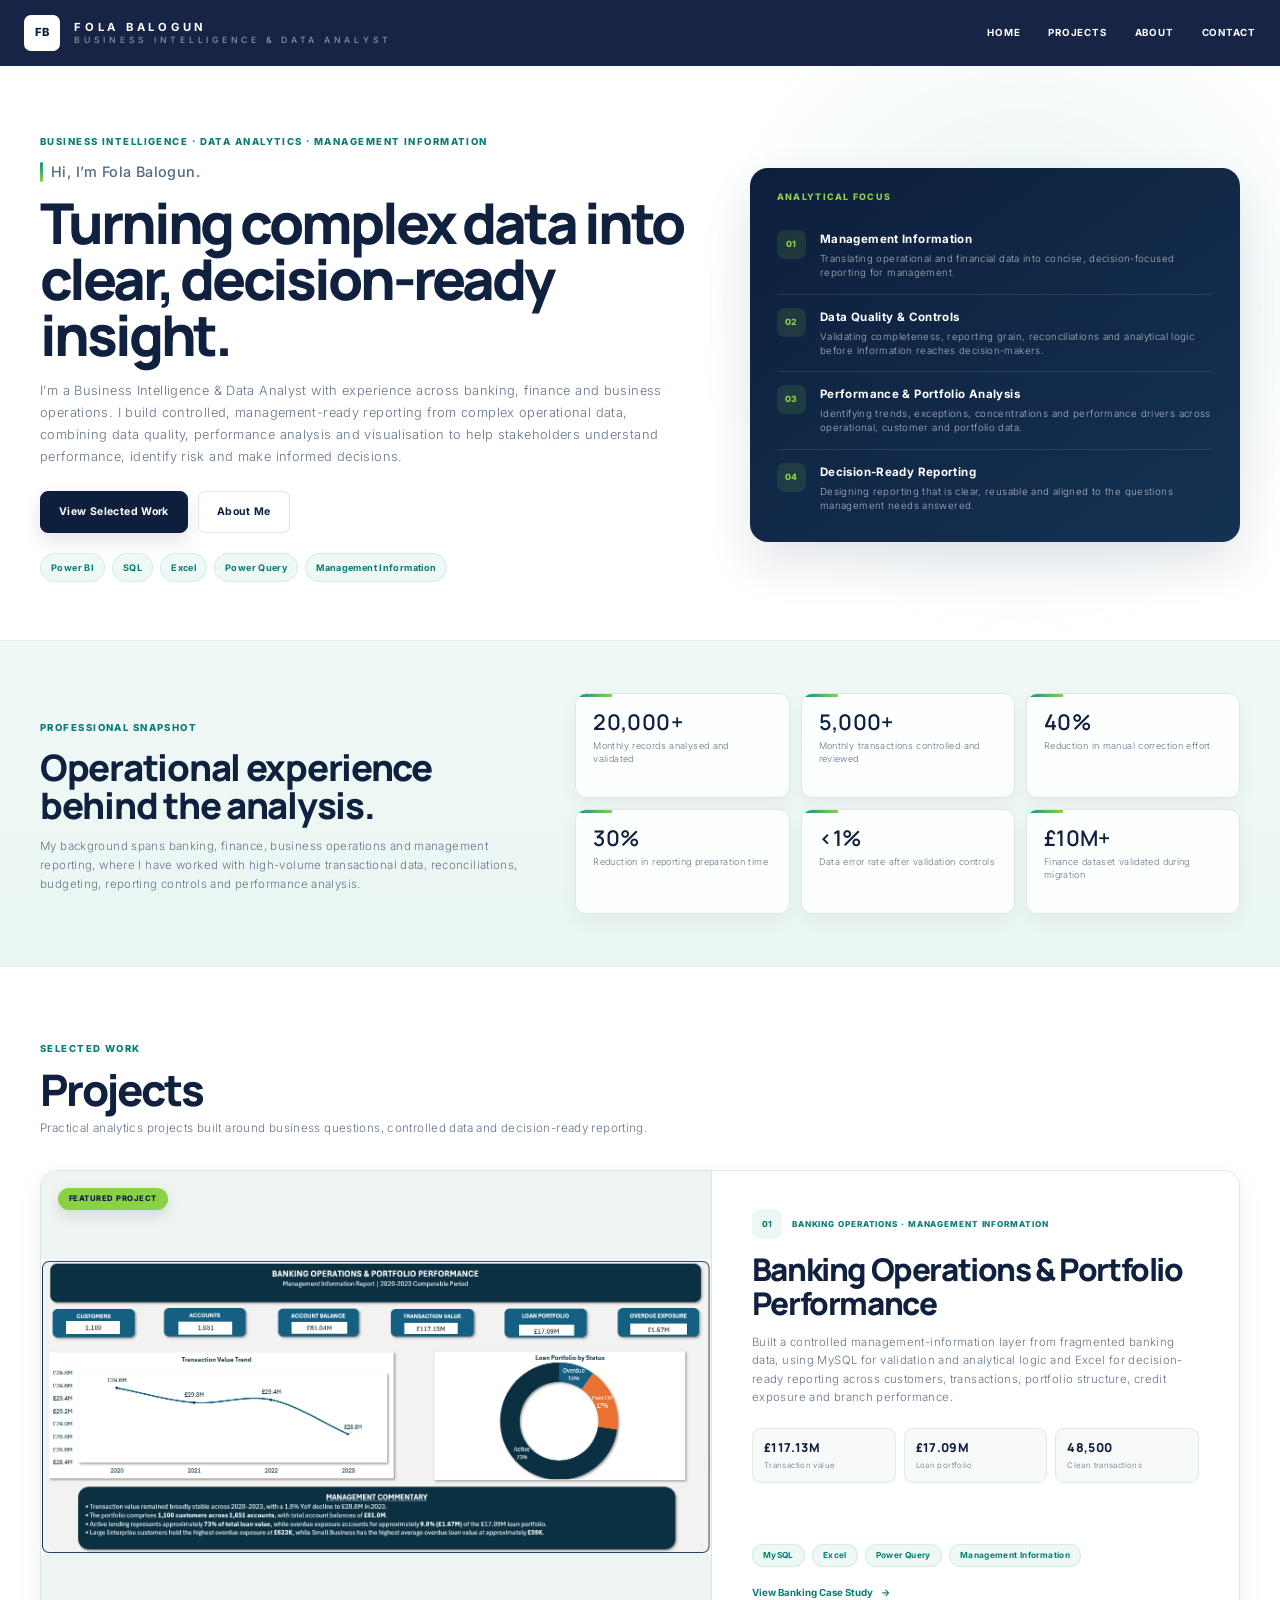
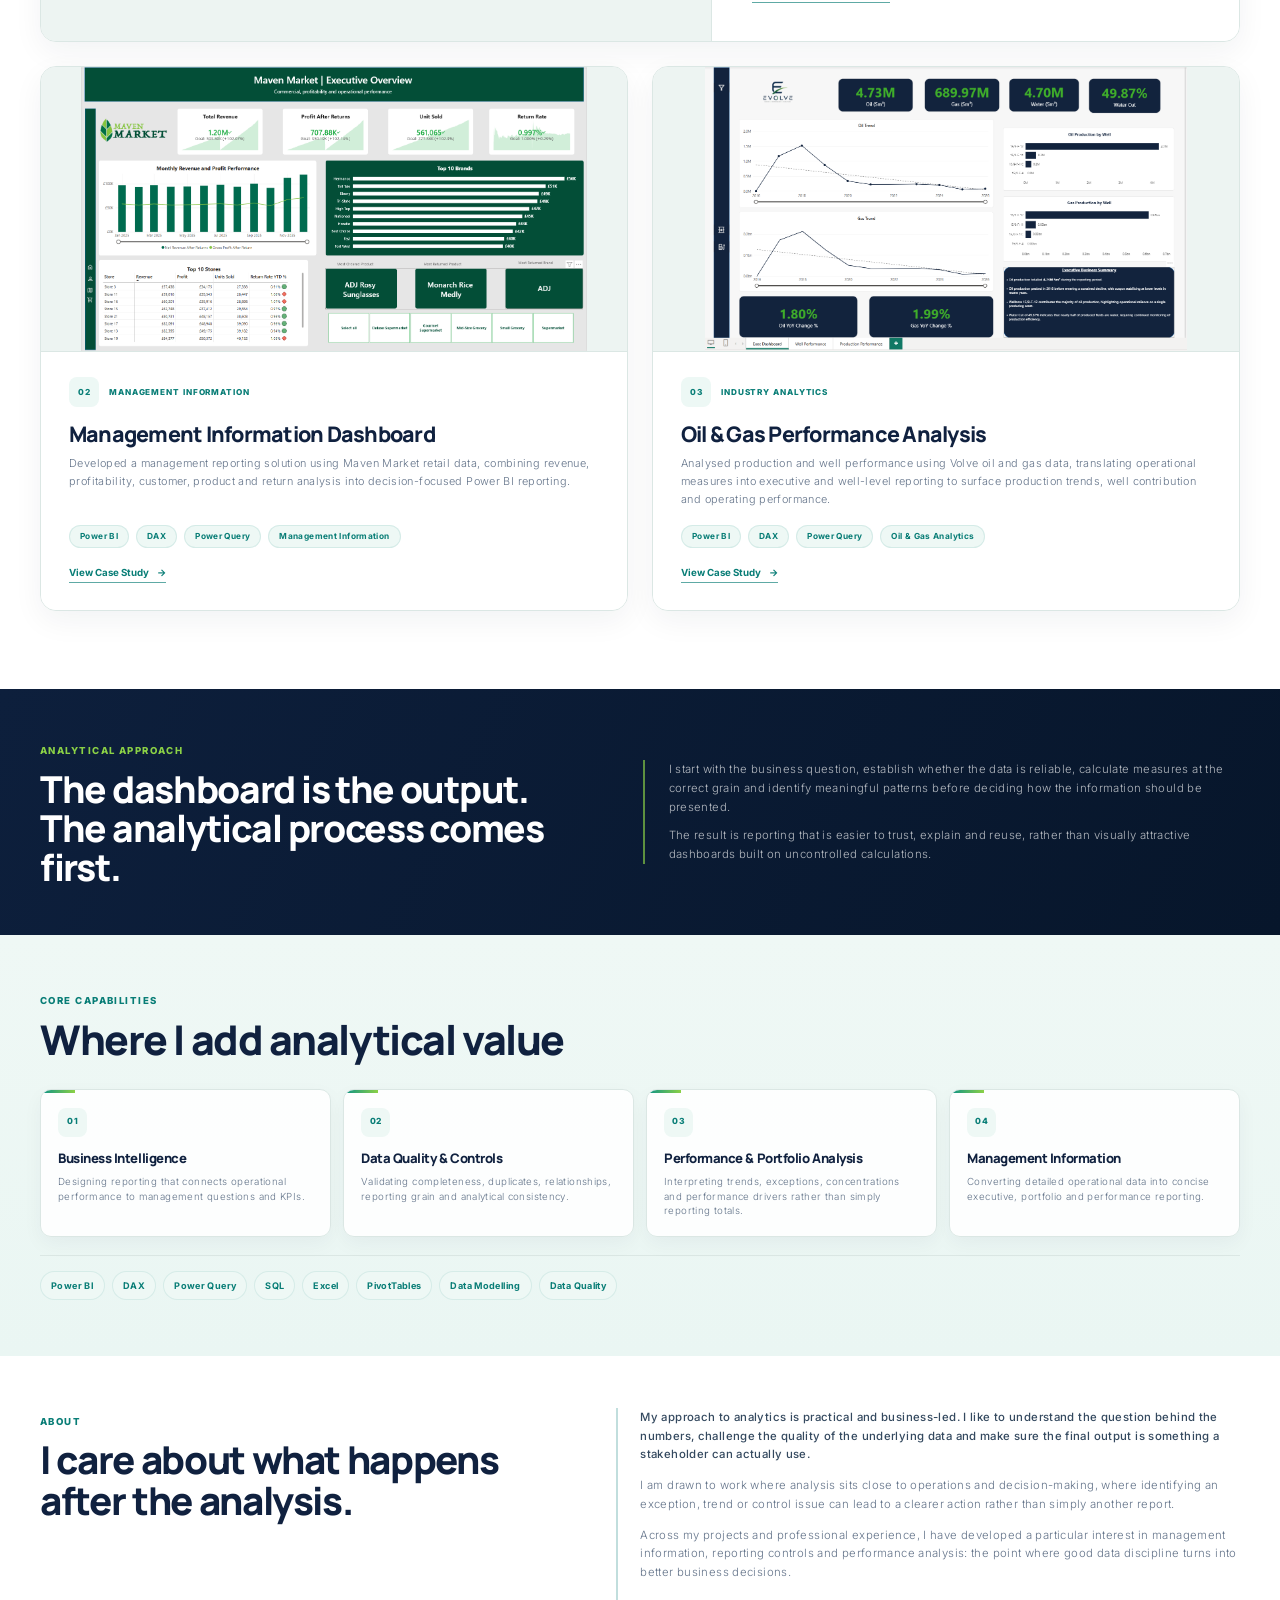
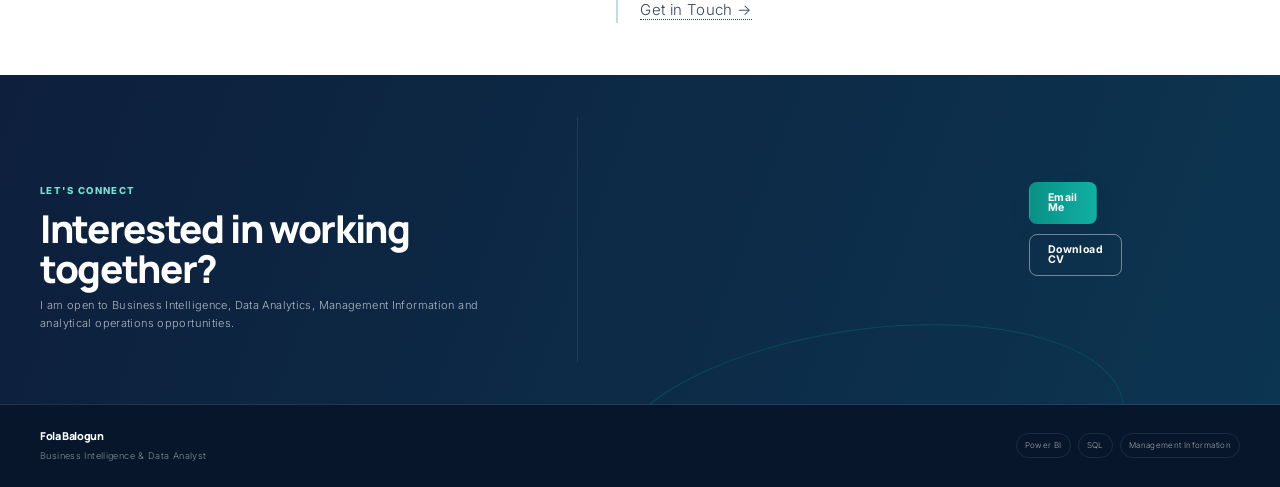
==== index.html @ de24c6e8 "Update index.html" ====
<!DOCTYPE HTML>

<html lang="en">

<head>

    <title>Fola Balogun | Business Intelligence & Data Analyst</title>

    <meta charset="utf-8" />

    <meta
        name="viewport"
        content="width=device-width, initial-scale=1, user-scalable=no"
    />

    <meta
        name="description"
        content="Portfolio of Fola Balogun, a Business Intelligence and Data Analyst specialising in management information, data quality, performance analysis, Power BI, SQL and Excel."
    />

    <link
        rel="stylesheet"
        href="assets/css/main.css"
    />

    <link
        rel="stylesheet"
        href="assets/css/home.css"
    />

    <noscript>

        <link
            rel="stylesheet"
            href="assets/css/noscript.css"
        />

    </noscript>

</head>


<body class="home-page">


<div id="wrapper">


    <!-- =====================================================
         HEADER
         ===================================================== -->

    <header id="header">

        <div class="home-header-inner">

            <a
                href="index.html"
                class="logo banking-brand"
                aria-label="Fola Balogun home"
            >
                FB
            </a>


            <div class="home-header-identity">

                <strong>
                    Fola Balogun
                </strong>

                <span>
                    Business Intelligence & Data Analyst
                </span>

            </div>


            <nav class="home-desktop-nav">

                <a
                    href="#home"
                    class="scrolly"
                >
                    Home
                </a>

                <a
                    href="#projects"
                    class="scrolly"
                >
                    Projects
                </a>

                <a
                    href="#about"
                    class="scrolly"
                >
                    About
                </a>

                <a
                    href="#contact"
                    class="scrolly"
                >
                    Contact
                </a>

            </nav>


            <nav class="home-menu-trigger">

                <a href="#menu">
                    Menu
                </a>

            </nav>

        </div>

    </header>



    <!-- =====================================================
         MOBILE / OFF-CANVAS MENU
         ===================================================== -->

    <nav id="menu">

        <ul class="links">

            <li>
                <a
                    href="#home"
                    class="scrolly"
                >
                    Home
                </a>
            </li>

            <li>
                <a
                    href="#projects"
                    class="scrolly"
                >
                    Projects
                </a>
            </li>

            <li>
                <a
                    href="#capabilities"
                    class="scrolly"
                >
                    Capabilities
                </a>
            </li>

            <li>
                <a
                    href="#about"
                    class="scrolly"
                >
                    About
                </a>
            </li>

            <li>
                <a
                    href="#contact"
                    class="scrolly"
                >
                    Contact
                </a>
            </li>

        </ul>

    </nav>



    <!-- =====================================================
         HERO
         ===================================================== -->

    <section
        id="home"
        class="portfolio-hero"
    >

        <div class="inner portfolio-hero-grid">


            <!-- LEFT -->

            <div class="portfolio-hero-copy">

                <span class="portfolio-eyebrow">
                    BUSINESS INTELLIGENCE · DATA ANALYTICS · MANAGEMENT INFORMATION
                </span>


                <p class="portfolio-intro">
                    Hi, I’m Fola Balogun.
                </p>


                <h1>
                    Turning complex data into
                    clear, decision-ready insight.
                </h1>


                <p class="portfolio-hero-intro">

                    I’m a Business Intelligence & Data Analyst with experience
                    across banking, finance and business operations. I build
                    controlled, management-ready reporting from complex
                    operational data, combining data quality, performance
                    analysis and visualisation to help stakeholders understand
                    performance, identify risk and make informed decisions.

                </p>


                <div class="portfolio-hero-actions">

                    <a
                        href="#projects"
                        class="portfolio-btn portfolio-btn-primary"
                    >
                        View Selected Work
                    </a>

                    <a
                        href="#about"
                        class="portfolio-btn portfolio-btn-secondary scrolly"
                    >
                        About Me
                    </a>

                </div>


                <div class="portfolio-hero-skills">

                    <span>Power BI</span>
                    <span>SQL</span>
                    <span>Excel</span>
                    <span>Power Query</span>
                    <span>Management Information</span>

                </div>

            </div>



            <!-- RIGHT -->

            <aside class="portfolio-hero-panel">

                <span class="portfolio-panel-label">
                    ANALYTICAL FOCUS
                </span>


                <div class="portfolio-focus-item">

                    <span>01</span>

                    <div>

                        <strong>
                            Management Information
                        </strong>

                        <p>
                            Translating operational and financial data into
                            concise, decision-focused reporting for management.
                        </p>

                    </div>

                </div>


                <div class="portfolio-focus-item">

                    <span>02</span>

                    <div>

                        <strong>
                            Data Quality & Controls
                        </strong>

                        <p>
                            Validating completeness, reporting grain,
                            reconciliations and analytical logic before
                            information reaches decision-makers.
                        </p>

                    </div>

                </div>


                <div class="portfolio-focus-item">

                    <span>03</span>

                    <div>

                        <strong>
                            Performance & Portfolio Analysis
                        </strong>

                        <p>
                            Identifying trends, exceptions, concentrations and
                            performance drivers across operational, customer
                            and portfolio data.
                        </p>

                    </div>

                </div>


                <div class="portfolio-focus-item">

                    <span>04</span>

                    <div>

                        <strong>
                            Decision-Ready Reporting
                        </strong>

                        <p>
                            Designing reporting that is clear, reusable and
                            aligned to the questions management needs answered.
                        </p>

                    </div>

                </div>

            </aside>

        </div>

    </section>



    <!-- =====================================================
         PROFESSIONAL IMPACT
         ===================================================== -->

    <section class="portfolio-proof">

        <div class="inner portfolio-proof-grid">


            <div class="portfolio-proof-intro">

                <span class="portfolio-section-label">
                    PROFESSIONAL SNAPSHOT
                </span>


                <h2>
                    Operational experience behind the analysis.
                </h2>


                <p>

                    My background spans banking, finance, business operations
                    and management reporting, where I have worked with
                    high-volume transactional data, reconciliations, budgeting,
                    reporting controls and performance analysis.

                </p>

            </div>



            <div class="portfolio-impact-grid">

                <article>

                    <strong>
                        20,000+
                    </strong>

                    <span>
                        Monthly records analysed and validated
                    </span>

                </article>


                <article>

                    <strong>
                        5,000+
                    </strong>

                    <span>
                        Monthly transactions controlled and reviewed
                    </span>

                </article>


                <article>

                    <strong>
                        40%
                    </strong>

                    <span>
                        Reduction in manual correction effort
                    </span>

                </article>


                <article>

                    <strong>
                        30%
                    </strong>

                    <span>
                        Reduction in reporting preparation time
                    </span>

                </article>


                <article>

                    <strong>
                        &lt;1%
                    </strong>

                    <span>
                        Data error rate after validation controls
                    </span>

                </article>


                <article>

                    <strong>
                        £10M+
                    </strong>

                    <span>
                        Finance dataset validated during migration
                    </span>

                </article>

            </div>

        </div>

    </section>



    <!-- =====================================================
         SELECTED WORK
         ===================================================== -->

   <section id="projects" class="hp-projects">

    <div class="inner">

        <header class="hp-projects-heading">

            <span class="portfolio-section-label">
                SELECTED WORK
            </span>

            <h2>
                Projects
            </h2>

            <p>
                Practical analytics projects built around business questions,
                controlled data and decision-ready reporting.
            </p>

        </header>


        <div class="hp-projects-grid">


            <!-- =================================================
                 01 — BANKING FLAGSHIP PROJECT
                 ================================================= -->

            <article class="hp-project hp-project--featured">


                <div class="hp-project-media">

                    <span class="hp-featured-badge">
                        Featured Project
                    </span>

                    <img
                        src="images/banking-page-1.png"
                        alt="Banking Operations and Portfolio Performance management information report"
                    >

                </div>


                <div class="hp-project-body">

                    <div class="hp-project-meta">

                        <span class="hp-project-number">
                            01
                        </span>

                        <span class="hp-project-category">
                            Banking Operations · Management Information
                        </span>

                    </div>


                    <h3>
                        Banking Operations &amp;
                        Portfolio Performance
                    </h3>


                    <p class="hp-project-description">

                        Built a controlled management-information layer from
                        fragmented banking data, using MySQL for validation and
                        analytical logic and Excel for decision-ready reporting
                        across customers, transactions, portfolio structure,
                        credit exposure and branch performance.

                    </p>


                    <div class="hp-project-kpis">

                        <div>
                            <strong>
                                £117.13M
                            </strong>

                            <span>
                                Transaction value
                            </span>
                        </div>


                        <div>
                            <strong>
                                £17.09M
                            </strong>

                            <span>
                                Loan portfolio
                            </span>
                        </div>


                        <div>
                            <strong>
                                48,500
                            </strong>

                            <span>
                                Clean transactions
                            </span>
                        </div>

                    </div>


                    <div class="hp-project-tags">

                        <span>MySQL</span>
                        <span>Excel</span>
                        <span>Power Query</span>
                        <span>Management Information</span>

                    </div>


                    <a
                        href="banking-operations.html"
                        class="hp-project-link"
                    >
                        View Banking Case Study
                        <span aria-hidden="true">→</span>
                    </a>

                </div>

            </article>



            <!-- =================================================
                 02 — MAVEN
                 ================================================= -->

            <article class="hp-project hp-project--supporting">


                <div class="hp-project-media">

                    <img
                        src="images/maven-executive-dashboard.png"
                        alt="Maven Market Management Information dashboard"
                    >

                </div>


                <div class="hp-project-body">

                    <div class="hp-project-meta">

                        <span class="hp-project-number">
                            02
                        </span>

                        <span class="hp-project-category">
                            Management Information
                        </span>

                    </div>


                    <h3>
                        Management Information Dashboard
                    </h3>


                    <p class="hp-project-description">

                        Developed a management reporting solution using Maven
                        Market retail data, combining revenue, profitability,
                        customer, product and return analysis into
                        decision-focused Power BI reporting.

                    </p>


                    <div class="hp-project-tags">

                        <span>Power BI</span>
                        <span>DAX</span>
                        <span>Power Query</span>
                        <span>Management Information</span>

                    </div>


                    <a
                        href="management-information.html"
                        class="hp-project-link"
                    >
                        View Case Study
                        <span aria-hidden="true">→</span>
                    </a>

                </div>

            </article>



<!-- =================================================
     03 — EVOLVE
     ================================================= -->

<article class="hp-project hp-project--supporting">

    <div class="hp-project-media">

        <img
            src="images/evolve/Executive Dashboard.png"
            alt="Evolve Oil and Gas Performance Analysis Power BI dashboard"
        >

    </div>

    <div class="hp-project-body">

        <div class="hp-project-meta">

            <span class="hp-project-number">
                03
            </span>

            <span class="hp-project-category">
                Industry Analytics
            </span>

        </div>

        <h3>
            Oil &amp; Gas Performance Analysis
        </h3>

        <p class="hp-project-description">
            Analysed production and well performance using Volve oil and gas
            data, translating operational measures into executive and
            well-level reporting to surface production trends, well
            contribution and operating performance.
        </p>

        <div class="hp-project-tags">
            <span>Power BI</span>
            <span>DAX</span>
            <span>Power Query</span>
            <span>Oil &amp; Gas Analytics</span>
        </div>

        <a
            href="evolve.html"
            class="hp-project-link"
        >
            View Case Study
            <span aria-hidden="true">→</span>
        </a>

    </div>

</article>


        </div>

    </div>

</section>


    <!-- =====================================================
         ANALYTICAL APPROACH
         ===================================================== -->

    <section class="portfolio-approach">

        <div class="inner portfolio-approach-grid">


            <div>

                <span class="portfolio-section-label">
                    ANALYTICAL APPROACH
                </span>


                <h2>
                    The dashboard is the output.
                    The analytical process comes first.
                </h2>

            </div>



            <div class="approach-copy">

                <p>

                    I start with the business question, establish whether the
                    data is reliable, calculate measures at the correct grain
                    and identify meaningful patterns before deciding how the
                    information should be presented.

                </p>


                <p>

                    The result is reporting that is easier to trust, explain
                    and reuse, rather than visually attractive dashboards
                    built on uncontrolled calculations.

                </p>

            </div>

        </div>

    </section>



    <!-- =====================================================
         CAPABILITIES
         ===================================================== -->

    <section
        id="capabilities"
        class="portfolio-capabilities"
    >

        <div class="inner">


            <header class="portfolio-section-heading">

                <span class="portfolio-section-label">
                    CORE CAPABILITIES
                </span>


                <h2>
                    Where I add analytical value
                </h2>

            </header>



            <div class="capability-grid">


                <article>

                    <span class="capability-number">
                        01
                    </span>


                    <h3>
                        Business Intelligence
                    </h3>


                    <p>
                        Designing reporting that connects operational
                        performance to management questions and KPIs.
                    </p>

                </article>



                <article>

                    <span class="capability-number">
                        02
                    </span>


                    <h3>
                        Data Quality & Controls
                    </h3>


                    <p>
                        Validating completeness, duplicates, relationships,
                        reporting grain and analytical consistency.
                    </p>

                </article>



                <article>

                    <span class="capability-number">
                        03
                    </span>


                    <h3>
                        Performance & Portfolio Analysis
                    </h3>


                    <p>
                        Interpreting trends, exceptions, concentrations and
                        performance drivers rather than simply reporting totals.
                    </p>

                </article>



                <article>

                    <span class="capability-number">
                        04
                    </span>


                    <h3>
                        Management Information
                    </h3>


                    <p>
                        Converting detailed operational data into concise
                        executive, portfolio and performance reporting.
                    </p>

                </article>

            </div>



            <div class="technology-strip">

                <span>Power BI</span>
                <span>DAX</span>
                <span>Power Query</span>
                <span>SQL</span>
                <span>Excel</span>
                <span>PivotTables</span>
                <span>Data Modelling</span>
                <span>Data Quality</span>

            </div>

        </div>

    </section>



    <!-- =====================================================
         ABOUT
         ===================================================== -->

    <section
        id="about"
        class="portfolio-about"
    >

        <div class="inner portfolio-about-grid">


            <div>

                <span class="portfolio-section-label">
                    ABOUT
                </span>


                <h2>
                    I care about what happens after the analysis.
                </h2>

            </div>



         <div class="portfolio-about-copy">

    <p>
        My approach to analytics is practical and business-led.
        I like to understand the question behind the numbers, challenge the quality
        of the underlying data and make sure the final output is something a
        stakeholder can actually use.
    </p>

    <p>
        I am drawn to work where analysis sits close to operations and decision-making,
        where identifying an exception, trend or control issue can lead to a clearer
        action rather than simply another report.
    </p>

    <p>
        Across my projects and professional experience, I have developed a particular
        interest in management information, reporting controls and performance analysis:
        the point where good data discipline turns into better business decisions.
    </p>

    <a href="#contact" class="project-link scrolly">
        Get in Touch →
    </a>

</div>

        </div>

    </section>



    <!-- =====================================================
         CONTACT
         ===================================================== -->

    <section
        id="contact"
        class="portfolio-contact"
    >

        <div class="inner portfolio-contact-grid">


            <div>

                <span class="portfolio-section-label">
                    LET'S CONNECT
                </span>


                <h2>
                    Interested in working together?
                </h2>


                <p>

                    I am open to Business Intelligence, Data Analytics,
                    Management Information and analytical operations
                    opportunities.

                </p>

            </div>



            <div class="portfolio-contact-actions">


                <a
                    href="mailto:adefolakemi.balogun@gmail.com"
                    class="portfolio-btn portfolio-btn-primary"
                >
                    Email Me
                </a>


                <a
                    href="assets/files/fola-balogun-cv.pdf"
                    class="portfolio-btn portfolio-btn-secondary"
                    download
                >
                    Download CV
                </a>

            </div>

        </div>

    </section>



    <!-- =====================================================
         FOOTER
         ===================================================== -->

    <footer id="footer">

        <section>

            <div class="home-footer-inner">

                <div>

                    <h3>
                        Fola Balogun
                    </h3>

                    <p>
                        Business Intelligence & Data Analyst
                    </p>

                </div>


                <div class="home-footer-meta">

                    <span>
                        Power BI
                    </span>

                    <span>
                        SQL
                    </span>

                    <span>
                        Management Information
                    </span>

                </div>

            </div>

        </section>

    </footer>


</div>



<!-- =========================================================
     SCRIPTS
     ========================================================= -->

<script src="assets/js/jquery.min.js"></script>

<script src="assets/js/jquery.scrolly.min.js"></script>

<script src="assets/js/jquery.scrollex.min.js"></script>

<script src="assets/js/browser.min.js"></script>

<script src="assets/js/breakpoints.min.js"></script>

<script src="assets/js/util.js"></script>

<script src="assets/js/main.js"></script>


</body>

</html>
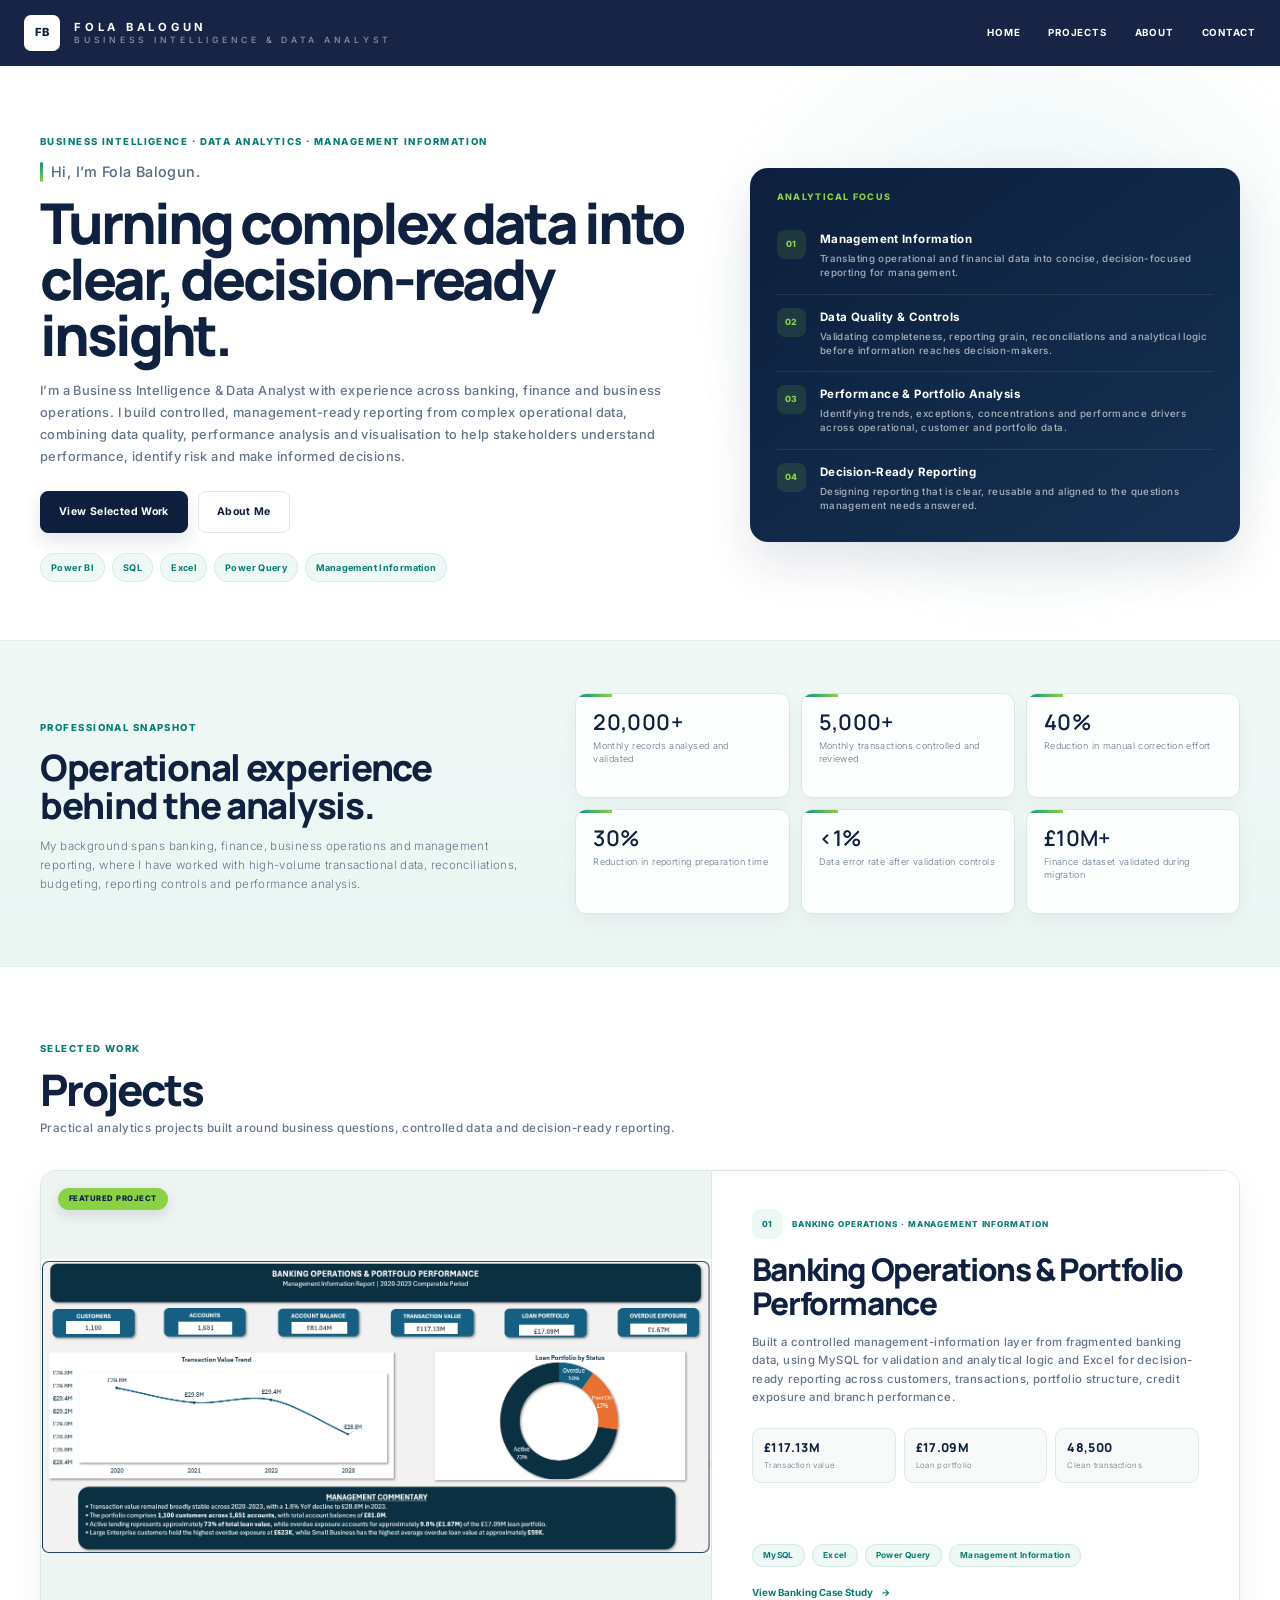
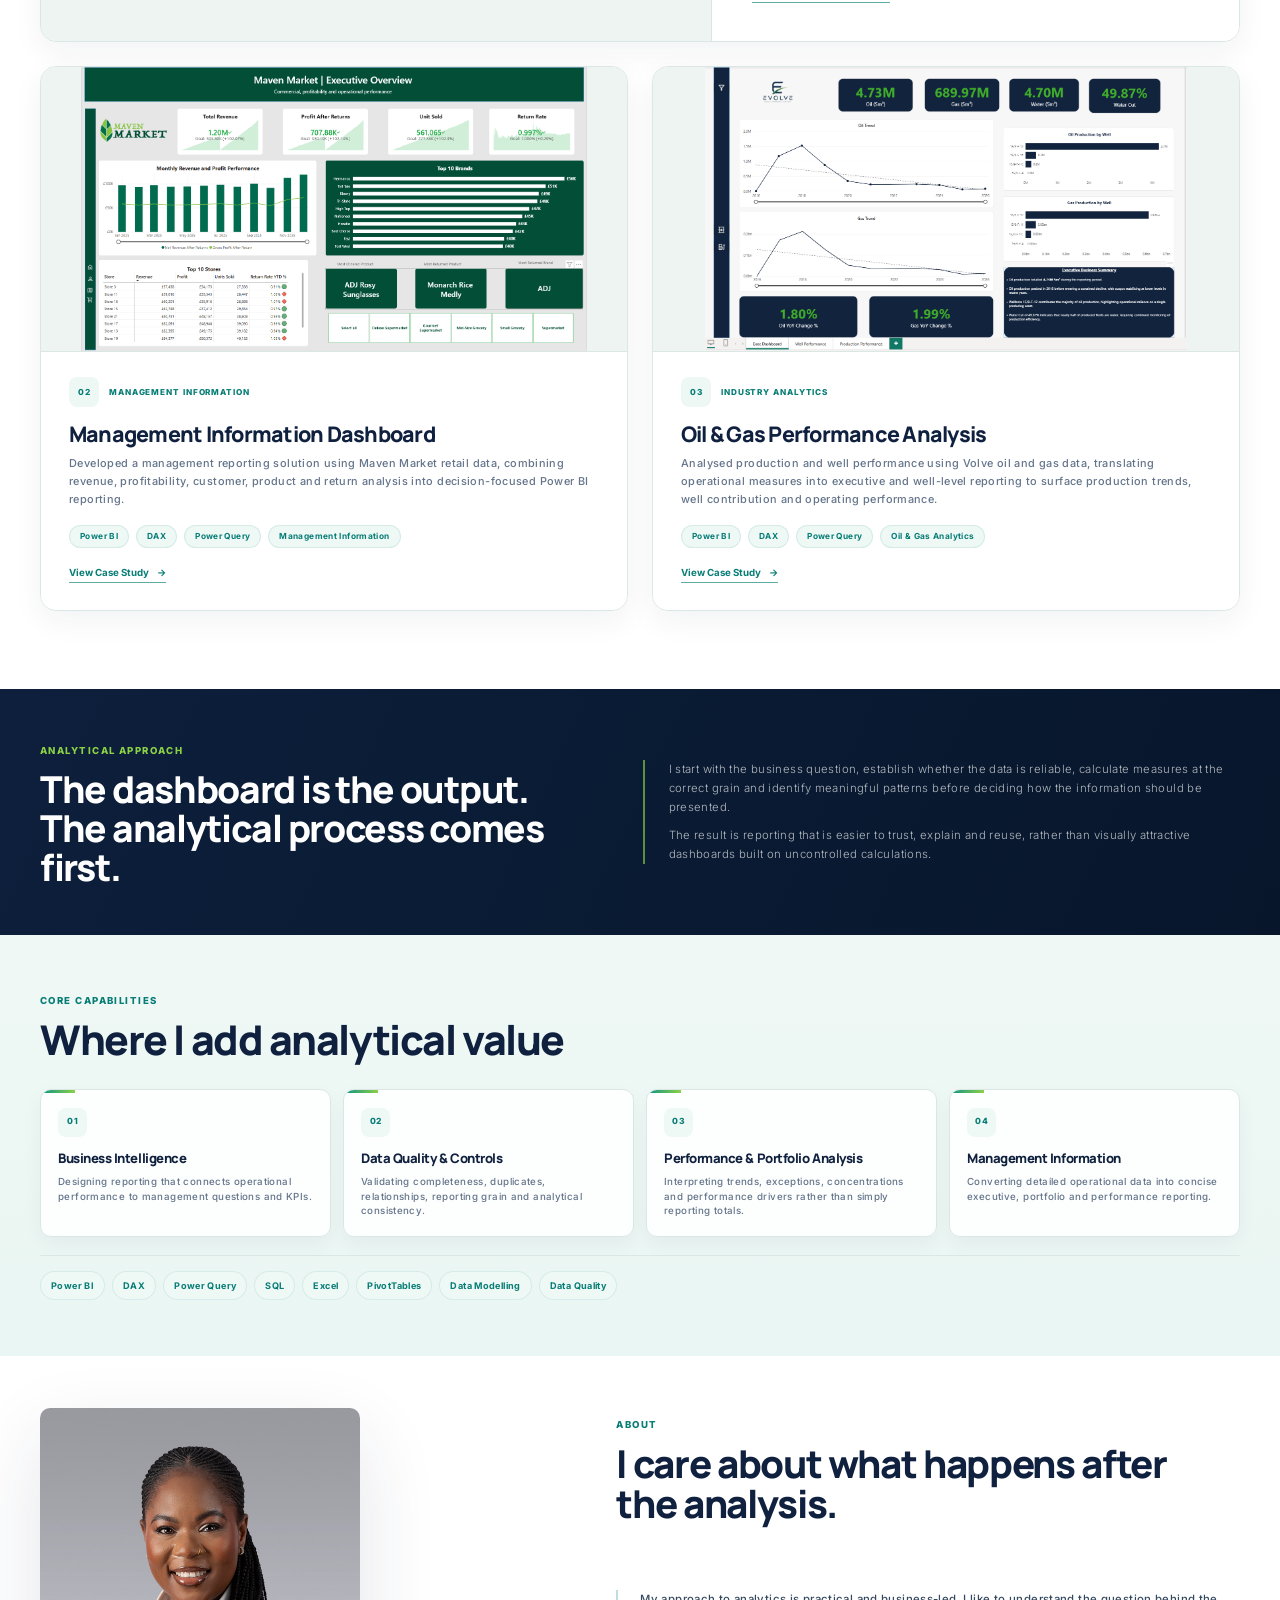
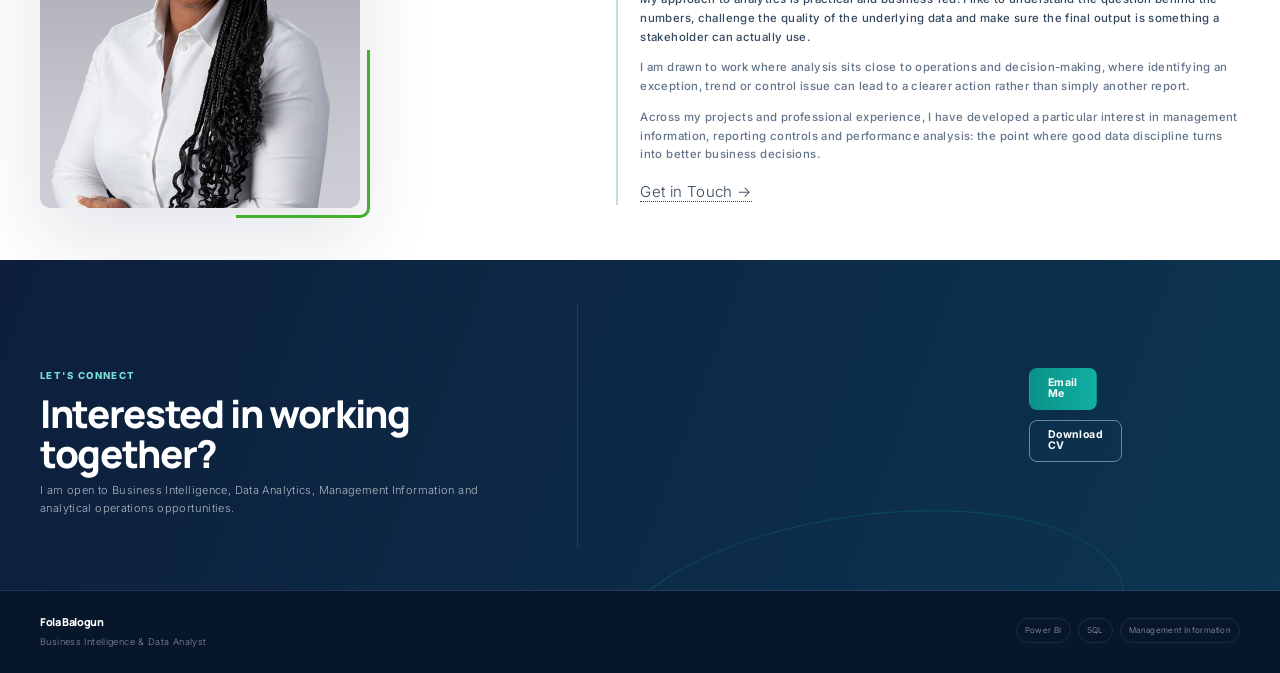
==== commit 74f36533: "Improve homepage profile and text readability Add professional headshot to the About section and imp" ====
--- a/index.html
+++ b/index.html
@@ -956,23 +956,23 @@
         class="portfolio-about"
     >
 
-        <div class="inner portfolio-about-grid">
-
-
-            <div>
-
-                <span class="portfolio-section-label">
-                    ABOUT
-                </span>
-
-
-                <h2>
-                    I care about what happens after the analysis.
-                </h2>
-
-            </div>
-
-
+      <div class="inner portfolio-about-grid">
+
+    <figure class="portfolio-about-photo">
+        <img
+            src="images/profile/fola-balogun-headshot.jpg"
+            alt="Professional headshot of Fola Balogun">
+    </figure>
+
+    <div>
+        <span class="portfolio-section-label">
+            ABOUT
+        </span>
+
+        <h2>
+            I care about what happens after the analysis.
+        </h2>
+    </div>
 
          <div class="portfolio-about-copy">
 
--- a/assets/css/main.css
+++ b/assets/css/main.css
@@ -28218,6 +28218,101 @@
     line-height: 1.6 !important;
 }
 
+/* =================================================
+   EVOLVE — ANALYTICAL LIMITATIONS
+================================================== */
+
+html body.evolve-page #evolve-limitations {
+    background: var(--evolve-grey) !important;
+}
+
+html body.evolve-page .evolve-limitations-grid {
+    display: grid;
+    grid-template-columns: repeat(2, minmax(0, 1fr));
+    gap: 1.5rem;
+    margin-top: 3rem;
+}
+
+html body.evolve-page .evolve-limitation-card {
+    display: grid;
+    grid-template-columns: 2.75rem minmax(0, 1fr);
+    align-items: start;
+    gap: 1.25rem;
+    min-height: 9rem;
+    padding: 1.75rem;
+    background: var(--evolve-white) !important;
+    border: 1px solid var(--evolve-border) !important;
+    border-radius: 0.8rem;
+    box-shadow: none !important;
+}
+
+html body.evolve-page .evolve-limitation-card > span {
+    display: inline-flex;
+    align-items: center;
+    justify-content: center;
+    width: 2.75rem;
+    height: 2.75rem;
+    color: var(--evolve-green-dark) !important;
+    background: rgba(67, 176, 42, 0.1) !important;
+    border: 1px solid rgba(67, 176, 42, 0.2) !important;
+    border-radius: 0.65rem;
+    font-size: 0.75rem;
+    font-weight: 800;
+    line-height: 1;
+}
+
+html body.evolve-page .evolve-limitation-card p {
+    margin: 0 !important;
+    color: var(--evolve-text-soft) !important;
+    font-size: 0.95rem;
+    line-height: 1.75;
+}
+
+/* Responsive layout */
+
+@media screen and (max-width: 980px) {
+    html body.evolve-page .evolve-limitations-grid {
+        grid-template-columns: 1fr;
+    }
+}
+
+@media screen and (max-width: 736px) {
+    html body.evolve-page .evolve-limitations-grid {
+        gap: 1rem;
+        margin-top: 2rem;
+    }
+
+    html body.evolve-page .evolve-limitation-card {
+        grid-template-columns: 2.5rem minmax(0, 1fr);
+        gap: 1rem;
+        min-height: 0;
+        padding: 1.35rem;
+    }
+
+    html body.evolve-page .evolve-limitation-card > span {
+        width: 2.5rem;
+        height: 2.5rem;
+    }
+}
+/* Reduce spacing between Findings and Limitations */
+
+html body.evolve-page #evolve-findings {
+    padding-bottom: 48px !important;
+}
+
+html body.evolve-page #evolve-limitations {
+    padding-top: 56px !important;
+}
+@media screen and (max-width: 736px) {
+    html body.evolve-page #evolve-findings {
+        padding-bottom: 32px !important;
+    }
+
+    html body.evolve-page #evolve-limitations {
+        padding-top: 40px !important;
+    }
+}
+
 /* =========================================================
    15 — TECHNICAL SKILLS
    ========================================================= */
@@ -30867,4 +30962,696 @@
     background: #8bd146 !important;
 
     color: #10213f !important;
+}
+/* =========================================================
+   MAVEN — CROSS-PACK MANAGEMENT SYNTHESIS
+   Extends the original Maven design system
+========================================================= */
+
+
+/* The original Maven CSS already controls:
+   - section background
+   - alternating white treatment
+   - global .inner width
+   - header typography
+   - section spacing
+
+   Therefore, none of those foundations are overridden here.
+*/
+
+
+/* =========================================================
+   CROSS-PACK FINDINGS
+========================================================= */
+
+html body.maven-page
+#management-conclusions
+.maven-conclusions-grid {
+    display: grid !important;
+    grid-template-columns: repeat(2, minmax(0, 1fr)) !important;
+    gap: 20px !important;
+
+    width: 100% !important;
+
+    margin: 0 !important;
+    padding: 0 !important;
+}
+
+
+html body.maven-page
+#management-conclusions
+.maven-conclusion-card {
+    position: relative !important;
+
+    display: grid !important;
+    grid-template-columns: 48px minmax(0, 1fr) !important;
+    gap: 20px !important;
+
+    min-width: 0 !important;
+    min-height: 0 !important;
+
+    margin: 0 !important;
+    padding: 30px !important;
+
+    background: #f4f7f6 !important;
+
+    border: 1px solid #d8e1e3 !important;
+    border-radius: 4px !important;
+
+    box-shadow: none !important;
+}
+
+
+html body.maven-page
+#management-conclusions
+.maven-conclusion-number {
+    display: flex !important;
+    align-items: center !important;
+    justify-content: center !important;
+
+    width: 42px !important;
+    height: 42px !important;
+
+    margin: 0 !important;
+    padding: 0 !important;
+
+    color: #006747 !important;
+    background: #ffffff !important;
+
+    font-family: inherit !important;
+    font-size: 0.82rem !important;
+    font-weight: 800 !important;
+    line-height: 1 !important;
+}
+
+
+html body.maven-page
+#management-conclusions
+.maven-conclusion-label {
+    display: block !important;
+
+    margin: 0 0 8px !important;
+
+    color: #006747 !important;
+
+    font-family: inherit !important;
+    font-size: 0.72rem !important;
+    font-weight: 800 !important;
+    letter-spacing: 0.12em !important;
+    line-height: 1.5 !important;
+    text-transform: uppercase !important;
+}
+
+
+html body.maven-page
+#management-conclusions
+.maven-conclusion-card h3 {
+    margin: 0 0 12px !important;
+    padding: 0 !important;
+
+    color: #172445 !important;
+    -webkit-text-fill-color: #172445 !important;
+
+    font-family: inherit !important;
+    font-size: 1.18rem !important;
+    font-weight: 800 !important;
+    letter-spacing: normal !important;
+    line-height: 1.35 !important;
+    text-transform: none !important;
+}
+
+
+html body.maven-page
+#management-conclusions
+.maven-conclusion-card > div > p {
+    margin: 0 !important;
+    padding: 0 !important;
+
+    color: #566579 !important;
+    -webkit-text-fill-color: #566579 !important;
+
+    font-family: inherit !important;
+    font-size: 0.93rem !important;
+    line-height: 1.7 !important;
+}
+
+
+/* Management implication follows the original Maven
+   action treatment: divider rather than a nested coloured box */
+
+html body.maven-page
+#management-conclusions
+.maven-conclusion-implication {
+    margin: 15px 0 0 !important;
+    padding: 14px 0 0 !important;
+
+    background: transparent !important;
+
+    border: 0 !important;
+    border-top: 1px solid #d4dfe1 !important;
+    border-radius: 0 !important;
+}
+
+
+html body.maven-page
+#management-conclusions
+.maven-conclusion-implication strong {
+    display: block !important;
+
+    margin: 0 0 7px !important;
+
+    color: #006747 !important;
+    -webkit-text-fill-color: #006747 !important;
+
+    font-family: inherit !important;
+    font-size: 0.72rem !important;
+    font-weight: 800 !important;
+    letter-spacing: 0.1em !important;
+    line-height: 1.5 !important;
+    text-transform: uppercase !important;
+}
+
+
+html body.maven-page
+#management-conclusions
+.maven-conclusion-implication p {
+    margin: 0 !important;
+
+    color: #34465b !important;
+    -webkit-text-fill-color: #34465b !important;
+
+    font-family: inherit !important;
+    font-size: 0.93rem !important;
+    line-height: 1.7 !important;
+}
+
+
+/* =========================================================
+   RECOMMENDED ACTIONS
+   Presented as Maven cards—not another dark block
+========================================================= */
+
+html body.maven-page
+#management-conclusions
+.maven-conclusions-actions {
+    display: block !important;
+
+    width: 100% !important;
+
+    margin: 54px 0 0 !important;
+    padding: 0 !important;
+
+    color: #172445 !important;
+    background: transparent !important;
+
+    border: 0 !important;
+    border-radius: 0 !important;
+
+    box-shadow: none !important;
+}
+
+
+html body.maven-page
+#management-conclusions
+.maven-conclusions-actions-heading {
+    max-width: 1050px !important;
+
+    margin: 0 0 30px !important;
+    padding: 0 !important;
+}
+
+
+html body.maven-page
+#management-conclusions
+.maven-conclusions-actions-heading > span {
+    display: block !important;
+
+    margin: 0 0 12px !important;
+
+    color: #006747 !important;
+    -webkit-text-fill-color: #006747 !important;
+
+    font-family: inherit !important;
+    font-size: 0.78rem !important;
+    font-weight: 800 !important;
+    letter-spacing: 0.16em !important;
+    line-height: 1.5 !important;
+    text-transform: uppercase !important;
+}
+
+
+html body.maven-page
+#management-conclusions
+.maven-conclusions-actions-heading h3 {
+    max-width: 950px !important;
+
+    margin: 0 0 16px !important;
+    padding: 0 !important;
+
+    color: #172445 !important;
+    -webkit-text-fill-color: #172445 !important;
+
+    font-family: inherit !important;
+    font-size: 2rem !important;
+    font-weight: 800 !important;
+    letter-spacing: normal !important;
+    line-height: 1.18 !important;
+    text-transform: none !important;
+}
+
+
+html body.maven-page
+#management-conclusions
+.maven-conclusions-actions-heading p {
+    max-width: 930px !important;
+
+    margin: 0 !important;
+    padding: 0 !important;
+
+    color: #566579 !important;
+    -webkit-text-fill-color: #566579 !important;
+
+    font-family: inherit !important;
+    font-size: 1rem !important;
+    line-height: 1.75 !important;
+}
+
+
+html body.maven-page
+#management-conclusions
+.maven-conclusions-action-list {
+    display: grid !important;
+    grid-template-columns: repeat(2, minmax(0, 1fr)) !important;
+    gap: 20px !important;
+
+    margin: 0 !important;
+    padding: 0 !important;
+
+    list-style: none !important;
+}
+
+
+html body.maven-page
+#management-conclusions
+.maven-conclusions-action-list li {
+    display: grid !important;
+    grid-template-columns: 48px minmax(0, 1fr) !important;
+    gap: 20px !important;
+    align-items: start !important;
+
+    min-width: 0 !important;
+    min-height: 0 !important;
+
+    margin: 0 !important;
+    padding: 30px !important;
+
+    background: #f4f7f6 !important;
+
+    border: 1px solid #d8e1e3 !important;
+    border-radius: 4px !important;
+}
+
+
+html body.maven-page
+#management-conclusions
+.maven-conclusions-action-list li > span {
+    display: flex !important;
+    align-items: center !important;
+    justify-content: center !important;
+
+    width: 42px !important;
+    height: 42px !important;
+
+    margin: 0 !important;
+
+    color: #006747 !important;
+    -webkit-text-fill-color: #006747 !important;
+
+    background: #ffffff !important;
+
+    border: 0 !important;
+    border-radius: 0 !important;
+
+    font-family: inherit !important;
+    font-size: 0.82rem !important;
+    font-weight: 800 !important;
+    line-height: 1 !important;
+}
+
+
+html body.maven-page
+#management-conclusions
+.maven-conclusions-action-list p {
+    margin: 0 !important;
+    padding: 0 !important;
+
+    color: #566579 !important;
+    -webkit-text-fill-color: #566579 !important;
+
+    font-family: inherit !important;
+    font-size: 0.93rem !important;
+    line-height: 1.7 !important;
+}
+
+
+/* Make the fifth recommendation span both columns */
+
+html body.maven-page
+#management-conclusions
+.maven-conclusions-action-list li:last-child:nth-child(odd) {
+    grid-column: 1 / -1 !important;
+}
+
+
+/* =========================================================
+   ANALYTICAL INTERPRETATION
+========================================================= */
+
+html body.maven-page
+#management-conclusions
+.maven-conclusions-caution {
+    margin: 54px 0 0 !important;
+    padding: 0 !important;
+
+    background: transparent !important;
+
+    border: 0 !important;
+    border-radius: 0 !important;
+
+    box-shadow: none !important;
+}
+
+
+html body.maven-page
+#management-conclusions
+.maven-conclusions-caution > .section-label {
+    display: block !important;
+
+    margin: 0 0 12px !important;
+
+    color: #006747 !important;
+
+    font-family: inherit !important;
+    font-size: 0.78rem !important;
+    font-weight: 800 !important;
+    letter-spacing: 0.16em !important;
+    text-transform: uppercase !important;
+}
+
+
+html body.maven-page
+#management-conclusions
+.maven-conclusions-caution > h3 {
+    max-width: 950px !important;
+
+    margin: 0 0 30px !important;
+    padding: 0 !important;
+
+    color: #172445 !important;
+    -webkit-text-fill-color: #172445 !important;
+
+    font-family: inherit !important;
+    font-size: 2rem !important;
+    font-weight: 800 !important;
+    letter-spacing: normal !important;
+    line-height: 1.18 !important;
+    text-transform: none !important;
+}
+
+
+html body.maven-page
+#management-conclusions
+.maven-conclusions-caution-grid {
+    display: grid !important;
+    grid-template-columns: repeat(2, minmax(0, 1fr)) !important;
+    gap: 20px !important;
+}
+
+
+html body.maven-page
+#management-conclusions
+.maven-conclusions-caution-grid p {
+    min-height: 0 !important;
+
+    margin: 0 !important;
+    padding: 30px !important;
+
+    color: #566579 !important;
+    -webkit-text-fill-color: #566579 !important;
+
+    background: #f4f7f6 !important;
+
+    border: 1px solid #d8e1e3 !important;
+    border-radius: 4px !important;
+
+    font-family: inherit !important;
+    font-size: 0.93rem !important;
+    line-height: 1.7 !important;
+}
+
+
+/* Remove the circular exclamation icons introduced previously */
+
+html body.maven-page
+#management-conclusions
+.maven-conclusions-caution-grid p::before {
+    display: none !important;
+    content: none !important;
+}
+
+
+/* =========================================================
+   MANAGEMENT INFORMATION OUTCOME
+   Matches the original Maven summary panel
+========================================================= */
+
+html body.maven-page
+#management-conclusions
+.maven-conclusions-summary {
+    display: block !important;
+
+    width: 100% !important;
+    min-height: 0 !important;
+    height: auto !important;
+
+    margin: 28px 0 0 !important;
+    padding: 32px 38px !important;
+
+    color: #34465b !important;
+    background: #ffffff !important;
+
+    border: 1px solid #d8e1e3 !important;
+    border-left: 5px solid #43b02a !important;
+    border-radius: 0 !important;
+
+    box-shadow: none !important;
+}
+
+
+html body.maven-page
+#management-conclusions
+.maven-conclusions-summary > span {
+    display: block !important;
+
+    margin: 0 0 12px !important;
+    padding: 0 !important;
+
+    color: #006747 !important;
+    -webkit-text-fill-color: #006747 !important;
+
+    font-family: inherit !important;
+    font-size: 0.74rem !important;
+    font-weight: 800 !important;
+    letter-spacing: 0.13em !important;
+    line-height: 1.5 !important;
+    text-transform: uppercase !important;
+}
+
+
+html body.maven-page
+#management-conclusions
+.maven-conclusions-summary h3 {
+    display: block !important;
+
+    max-width: 1000px !important;
+
+    margin: 0 0 14px !important;
+    padding: 0 !important;
+
+    color: #172445 !important;
+    -webkit-text-fill-color: #172445 !important;
+
+    font-family: inherit !important;
+    font-size: 1.35rem !important;
+    font-weight: 800 !important;
+    letter-spacing: normal !important;
+    line-height: 1.35 !important;
+    text-transform: none !important;
+}
+
+
+html body.maven-page
+#management-conclusions
+.maven-conclusions-summary p {
+    display: block !important;
+
+    max-width: 1150px !important;
+    min-height: 0 !important;
+
+    margin: 0 !important;
+    padding: 0 !important;
+
+    color: #34465b !important;
+    -webkit-text-fill-color: #34465b !important;
+
+    font-family: inherit !important;
+    font-size: 1rem !important;
+    line-height: 1.8 !important;
+}
+
+
+html body.maven-page
+#management-conclusions
+.maven-conclusions-summary strong {
+    color: #172445 !important;
+    -webkit-text-fill-color: #172445 !important;
+}
+
+
+/* =========================================================
+   RESPONSIVE — MATCHES EXISTING MAVEN BREAKPOINTS
+========================================================= */
+
+@media screen and (max-width: 980px) {
+
+    html body.maven-page
+    #management-conclusions
+    .maven-conclusions-grid,
+
+    html body.maven-page
+    #management-conclusions
+    .maven-conclusions-action-list,
+
+    html body.maven-page
+    #management-conclusions
+    .maven-conclusions-caution-grid {
+        grid-template-columns: 1fr !important;
+    }
+
+    html body.maven-page
+    #management-conclusions
+    .maven-conclusions-action-list
+    li:last-child:nth-child(odd) {
+        grid-column: auto !important;
+    }
+}
+
+
+@media screen and (max-width: 736px) {
+
+    html body.maven-page
+    #management-conclusions
+    .maven-conclusion-card,
+
+    html body.maven-page
+    #management-conclusions
+    .maven-conclusions-action-list li {
+        grid-template-columns: 42px minmax(0, 1fr) !important;
+        gap: 16px !important;
+
+        padding: 24px !important;
+    }
+
+    html body.maven-page
+    #management-conclusions
+    .maven-conclusions-caution-grid p {
+        padding: 24px !important;
+    }
+
+    html body.maven-page
+    #management-conclusions
+    .maven-conclusions-summary {
+        padding: 28px !important;
+    }
+}
+
+
+@media screen and (max-width: 480px) {
+
+    html body.maven-page
+    #management-conclusions
+    .maven-conclusion-card,
+
+    html body.maven-page
+    #management-conclusions
+    .maven-conclusions-action-list li {
+        grid-template-columns: 1fr !important;
+    }
+
+    html body.maven-page
+    #management-conclusions
+    .maven-conclusions-actions-heading h3,
+
+    html body.maven-page
+    #management-conclusions
+    .maven-conclusions-caution > h3 {
+        font-size: 1.65rem !important;
+    }
+}
+/* =========================================================
+   MANAGEMENT CONCLUSIONS — FULL-WIDTH WHITE SECTION BAND
+========================================================= */
+
+html body.maven-page
+#management-conclusions.maven-conclusions-section {
+    position: relative !important;
+
+    width: 100% !important;
+    max-width: none !important;
+
+    margin: 0 !important;
+    padding: 68px 0 72px !important;
+
+    background: #ffffff !important;
+
+    border: 0 !important;
+    border-radius: 0 !important;
+
+    /*
+       Extend only the white background across the viewport.
+       Content remains on Maven's existing 1600px grid.
+    */
+    box-shadow: 0 0 0 100vmax #ffffff !important;
+    clip-path: inset(0 -100vmax) !important;
+}
+/* =========================================================
+   PROJECT OUTCOMES — FULL-WIDTH SECTION BAND
+========================================================= */
+
+html body.maven-page
+#project-outcomes.maven-outcomes-section {
+    position: relative !important;
+
+    width: 100% !important;
+    max-width: none !important;
+
+    margin: 0 !important;
+    padding: 92px 0 104px !important;
+
+    background: #f4f7f6 !important;
+
+    border: 0 !important;
+    border-radius: 0 !important;
+}
+/* =========================================================
+   PROJECT OUTCOMES → CHALLENGES
+   Reduce duplicated vertical section spacing
+========================================================= */
+
+html body.maven-page #project-outcomes {
+    padding-bottom: 48px !important;
+}
+
+html body.maven-page #challenges-solutions {
+    padding-top: 56px !important;
 }
--- a/assets/css/home.css
+++ b/assets/css/home.css
@@ -2578,4 +2578,376 @@
     position: absolute;
     inset: 0;
     z-index: 2;
+}
+/* =========================================================
+   MAVEN CONCLUSIONS — LAYOUT CORRECTIONS
+   Must remain below the previous conclusions CSS
+========================================================= */
+
+
+/* Alternate from the preceding Geographic section */
+
+#management-conclusions.maven-conclusions-section {
+    padding: 7rem 0 !important;
+    background: #ffffff !important;
+}
+
+
+/* Remove inherited container/block appearance */
+
+#management-conclusions > .inner {
+    width: min(88rem, calc(100% - 3rem)) !important;
+    max-width: 88rem !important;
+    margin: 0 auto !important;
+    padding: 0 !important;
+    background: transparent !important;
+    border: 0 !important;
+    border-radius: 0 !important;
+    box-shadow: none !important;
+}
+
+
+/* Keep findings visually separate without enclosing everything */
+
+#management-conclusions .maven-conclusion-card {
+    background: #f7faf9 !important;
+    border: 1px solid #d6e3df !important;
+    box-shadow: 0 0.8rem 2rem rgba(16, 35, 66, 0.05) !important;
+}
+
+
+/* =========================================================
+   RECOMMENDED ACTIONS — LIGHT MANAGEMENT PANEL
+========================================================= */
+
+#management-conclusions .maven-conclusions-actions {
+    color: #102342 !important;
+    background: #edf7ed !important;
+    border: 1px solid #cfe2cd !important;
+    box-shadow: 0 1rem 2.5rem rgba(16, 35, 66, 0.07) !important;
+}
+
+#management-conclusions
+.maven-conclusions-actions-heading
+> span {
+    color: #087d70 !important;
+    -webkit-text-fill-color: #087d70 !important;
+}
+
+#management-conclusions
+.maven-conclusions-actions-heading
+h3 {
+    color: #102342 !important;
+    -webkit-text-fill-color: #102342 !important;
+}
+
+#management-conclusions
+.maven-conclusions-actions-heading
+p {
+    color: #60718b !important;
+    -webkit-text-fill-color: #60718b !important;
+}
+
+#management-conclusions
+.maven-conclusions-action-list
+li {
+    border-bottom: 1px solid #ccddd7 !important;
+}
+
+#management-conclusions
+.maven-conclusions-action-list
+li:last-child {
+    border-bottom: 0 !important;
+}
+
+#management-conclusions
+.maven-conclusions-action-list
+li > span {
+    color: #087d70 !important;
+    -webkit-text-fill-color: #087d70 !important;
+    background: #ffffff !important;
+    border-color: #bcd8cf !important;
+}
+
+#management-conclusions
+.maven-conclusions-action-list
+p {
+    color: #344961 !important;
+    -webkit-text-fill-color: #344961 !important;
+}
+
+
+/* =========================================================
+   MANAGEMENT INFORMATION OUTCOME — REMOVE LARGE EMPTY SPACE
+========================================================= */
+
+#management-conclusions .maven-conclusions-summary {
+    display: block !important;
+    min-height: 0 !important;
+    height: auto !important;
+    margin-top: 4rem !important;
+    padding: 2.5rem 0 0 !important;
+    color: #102342 !important;
+    background: transparent !important;
+    border: 0 !important;
+    border-top: 1px solid #cfdeda !important;
+    border-radius: 0 !important;
+    box-shadow: none !important;
+}
+
+#management-conclusions
+.maven-conclusions-summary
+> span {
+    display: block !important;
+    margin: 0 0 0.8rem !important;
+    padding: 0 !important;
+    color: #087d70 !important;
+    -webkit-text-fill-color: #087d70 !important;
+}
+
+#management-conclusions
+.maven-conclusions-summary
+h3 {
+    display: block !important;
+    max-width: 55rem !important;
+    margin: 0 0 1rem !important;
+    padding: 0 !important;
+    color: #102342 !important;
+    -webkit-text-fill-color: #102342 !important;
+    font-size: clamp(2rem, 4vw, 3.2rem) !important;
+    line-height: 1.08 !important;
+}
+
+#management-conclusions
+.maven-conclusions-summary
+p {
+    display: block !important;
+    max-width: 68rem !important;
+    margin: 0 !important;
+    padding: 0 !important;
+    color: #526781 !important;
+    -webkit-text-fill-color: #526781 !important;
+    font-size: 0.97rem !important;
+    line-height: 1.8 !important;
+}
+
+#management-conclusions
+.maven-conclusions-summary
+strong {
+    color: #102342 !important;
+    -webkit-text-fill-color: #102342 !important;
+}
+
+
+/* =========================================================
+   RESPONSIVE CORRECTIONS
+========================================================= */
+
+@media screen and (max-width: 736px) {
+
+    #management-conclusions.maven-conclusions-section {
+        padding: 4.5rem 0 !important;
+    }
+
+    #management-conclusions > .inner {
+        width: min(100% - 2rem, 88rem) !important;
+    }
+
+    #management-conclusions .maven-conclusions-summary {
+        margin-top: 3rem !important;
+        padding-top: 2rem !important;
+    }
+}
+/* =================================================
+   HOME — ABOUT HEADSHOT
+================================================== */
+
+.portfolio-about-grid {
+    display: grid !important;
+    grid-template-columns:
+        minmax(230px, 320px)
+        minmax(0, 1fr) !important;
+    align-items: start !important;
+    column-gap: clamp(3rem, 6vw, 6rem) !important;
+    row-gap: 1.5rem !important;
+}
+
+.portfolio-about-photo {
+    position: relative;
+    grid-column: 1 !important;
+    grid-row: 1 / span 2 !important;
+    width: 100% !important;
+    max-width: 320px !important;
+    margin: 0 !important;
+}
+
+.portfolio-about-photo img {
+    display: block !important;
+    width: 100% !important;
+    aspect-ratio: 4 / 5 !important;
+    object-fit: cover !important;
+    object-position: center top !important;
+    border-radius: 10px !important;
+}
+
+.portfolio-about-photo::after {
+    content: "";
+    position: absolute;
+    right: -10px;
+    bottom: -10px;
+    width: 42%;
+    height: 42%;
+    border-right: 3px solid #43b02a;
+    border-bottom: 3px solid #43b02a;
+    border-radius: 0 0 10px 0;
+    pointer-events: none;
+}
+
+/* Heading column */
+
+.portfolio-about-grid > div:not(.portfolio-about-copy) {
+    grid-column: 2 !important;
+    grid-row: 1 !important;
+    align-self: end !important;
+}
+
+/* Narrative column */
+
+.portfolio-about-grid .portfolio-about-copy {
+    grid-column: 2 !important;
+    grid-row: 2 !important;
+    width: 100% !important;
+    max-width: 760px !important;
+    margin: 0 !important;
+    align-self: start !important;
+}
+
+/* Tablet and mobile */
+
+@media screen and (max-width: 736px) {
+    .portfolio-about-grid {
+        grid-template-columns: 1fr !important;
+        row-gap: 2rem !important;
+    }
+
+    .portfolio-about-photo {
+        grid-column: 1 !important;
+        grid-row: 1 !important;
+        width: min(78%, 280px) !important;
+        margin: 0 auto !important;
+    }
+
+    .portfolio-about-grid > div:not(.portfolio-about-copy) {
+        grid-column: 1 !important;
+        grid-row: 2 !important;
+        align-self: auto !important;
+    }
+
+    .portfolio-about-grid .portfolio-about-copy {
+        grid-column: 1 !important;
+        grid-row: 3 !important;
+        max-width: none !important;
+    }
+}
+.portfolio-about-grid > div:not(.portfolio-about-copy) {
+    grid-column: 2 !important;
+    grid-row: 1 !important;
+    align-self: end !important;
+    justify-self: start !important;
+    margin-left: 0 !important;
+    padding-left: 0 !important;
+}
+.portfolio-about-grid .portfolio-about-copy {
+    grid-column: 2 !important;
+    grid-row: 2 !important;
+    width: 100% !important;
+    max-width: 760px !important;
+    margin: 0 !important;
+    align-self: start !important;
+    justify-self: start !important;
+}
+/* =================================================
+   HOME — TEXT READABILITY
+================================================== */
+
+:root {
+    --home-body-text: #405168;
+    --home-secondary-text: #526279;
+    --home-dark-panel-text: #d4dce8;
+}
+
+/* Hero introduction */
+
+.portfolio-hero-copy .portfolio-hero-intro {
+    color: var(--home-body-text) !important;
+    font-size: 1rem !important;
+    font-weight: 500 !important;
+    line-height: 1.7 !important;
+    opacity: 1 !important;
+}
+
+/* Analytical Focus — navy panel */
+
+[class*="focus"] p,
+[class*="focus"] small {
+    color: var(--home-dark-panel-text) !important;
+    font-size: 0.9rem !important;
+    font-weight: 500 !important;
+    line-height: 1.55 !important;
+    opacity: 1 !important;
+}
+
+/* Professional Snapshot introduction */
+
+[class*="snapshot"] p {
+    color: var(--home-body-text) !important;
+    font-size: 0.96rem !important;
+    font-weight: 500 !important;
+    line-height: 1.7 !important;
+    opacity: 1 !important;
+}
+
+/* Descriptions beneath snapshot figures */
+
+[class*="metric"] p,
+[class*="metric"] small,
+[class*="stat"] p,
+[class*="stat"] small {
+    color: var(--home-secondary-text) !important;
+    font-size: 0.82rem !important;
+    font-weight: 500 !important;
+    line-height: 1.45 !important;
+    opacity: 1 !important;
+}
+
+/* Project descriptions */
+
+[class*="project"] p {
+    color: var(--home-body-text) !important;
+    font-size: 0.95rem !important;
+    font-weight: 500 !important;
+    line-height: 1.65 !important;
+    opacity: 1 !important;
+}
+
+/* Where I Add Analytical Value */
+
+[class*="capabil"] p,
+[class*="value"] p,
+[class*="skill"] p {
+    color: var(--home-body-text) !important;
+    font-size: 0.9rem !important;
+    font-weight: 500 !important;
+    line-height: 1.55 !important;
+    opacity: 1 !important;
+}
+
+/* About narrative */
+
+.portfolio-about-copy p {
+    color: var(--home-body-text) !important;
+    font-size: 0.96rem !important;
+    font-weight: 500 !important;
+    line-height: 1.7 !important;
+    opacity: 1 !important;
 }
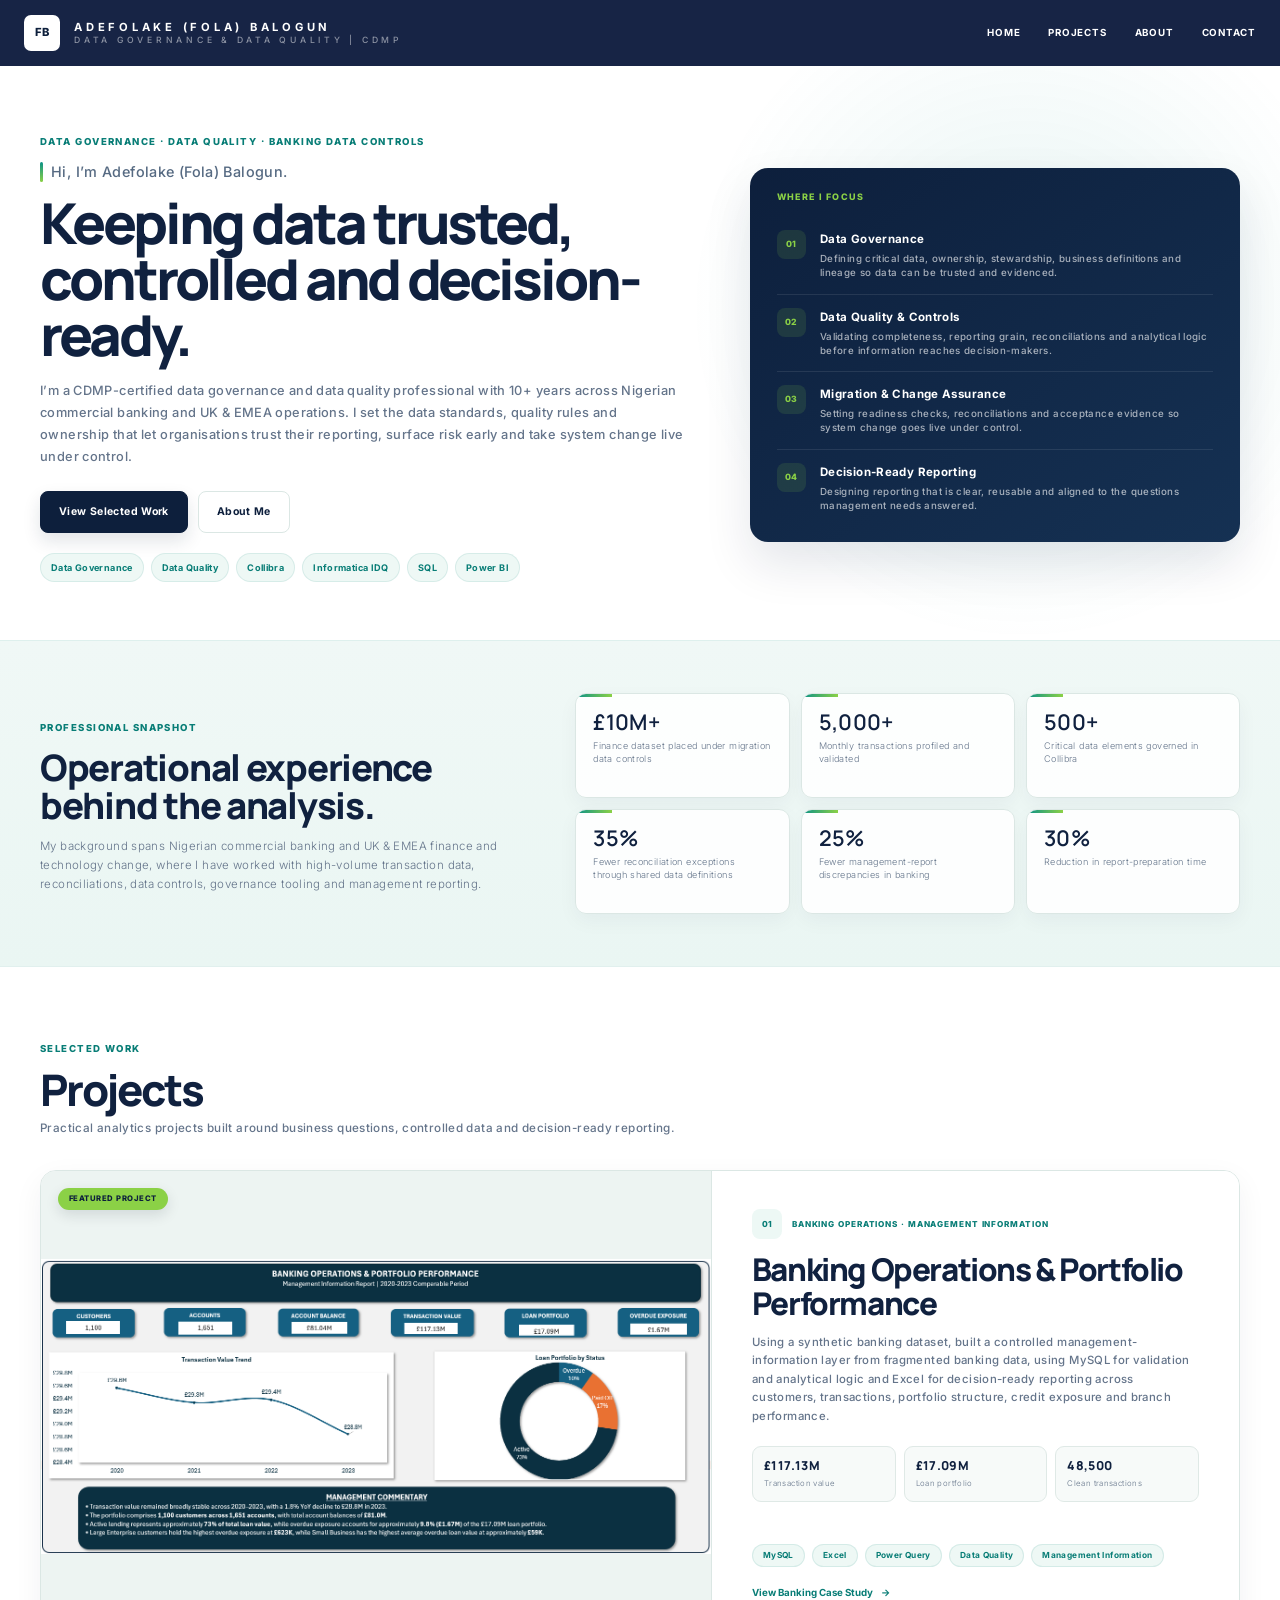
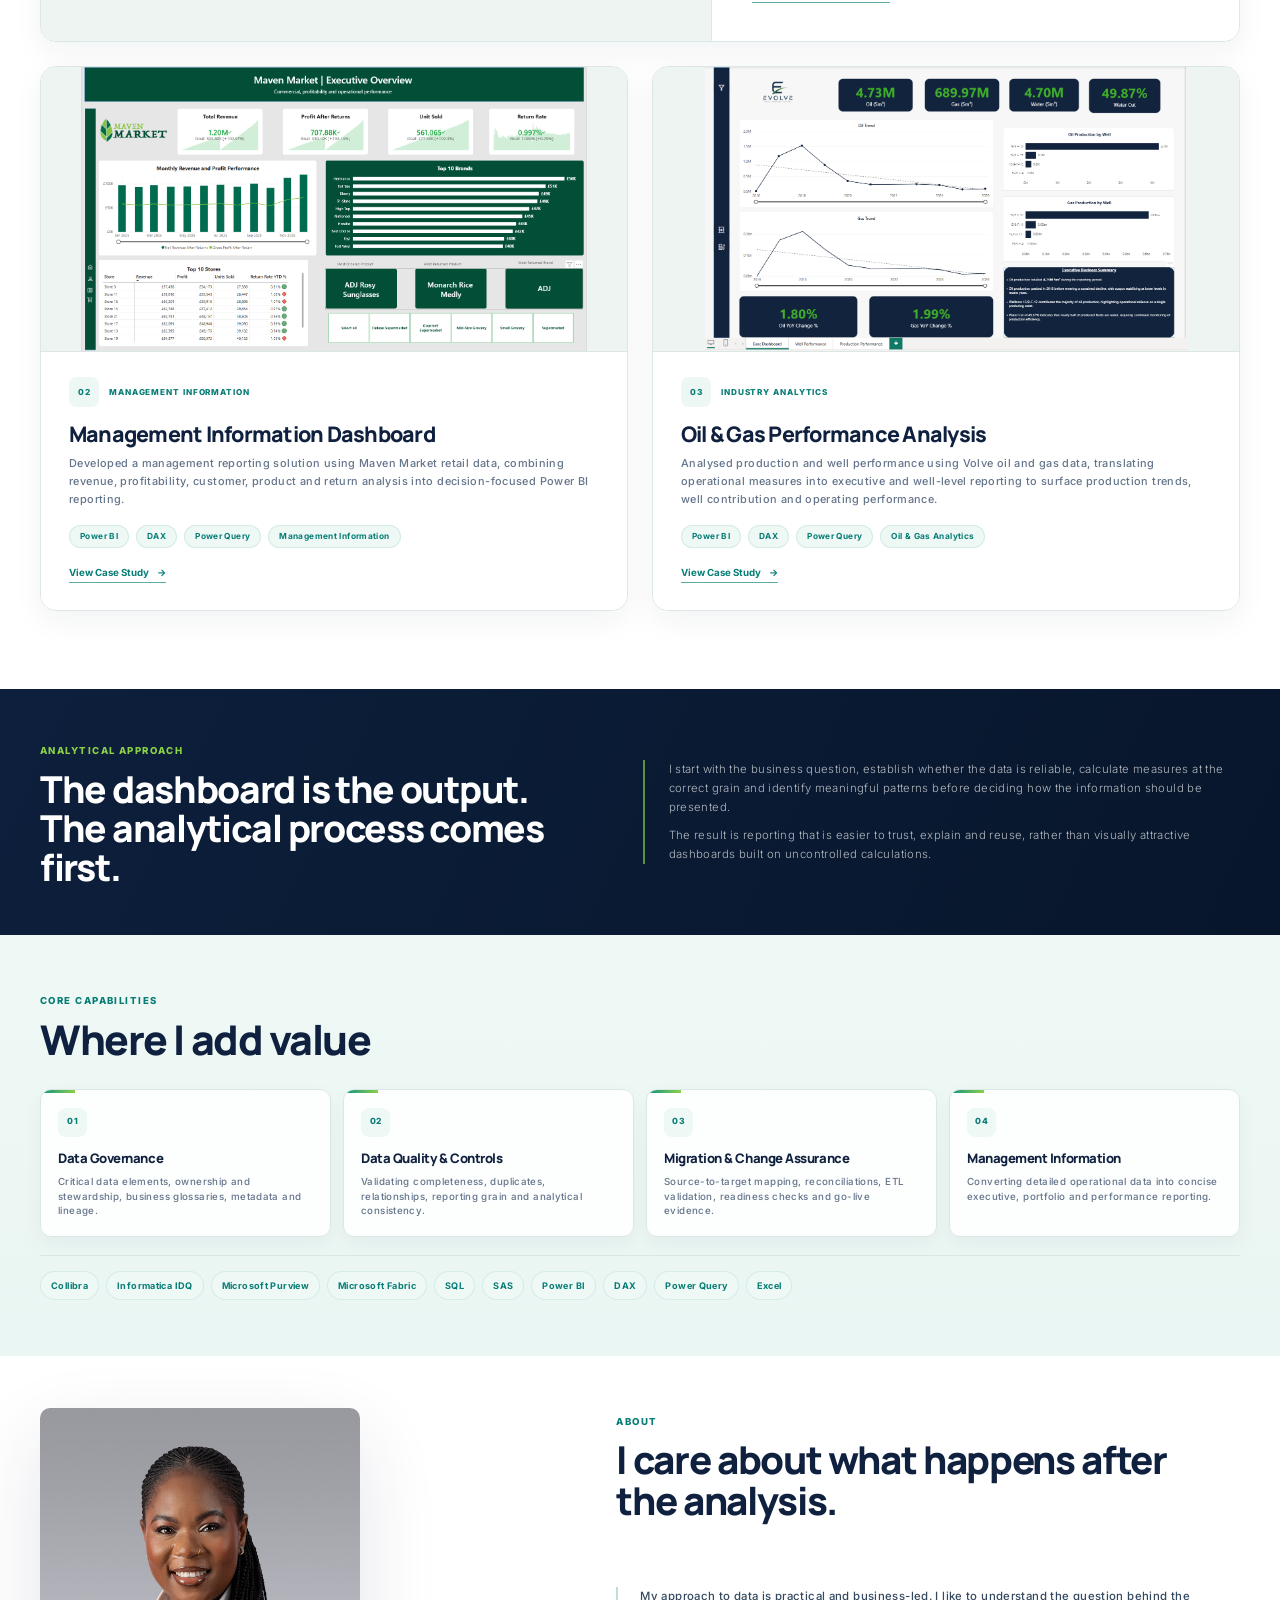
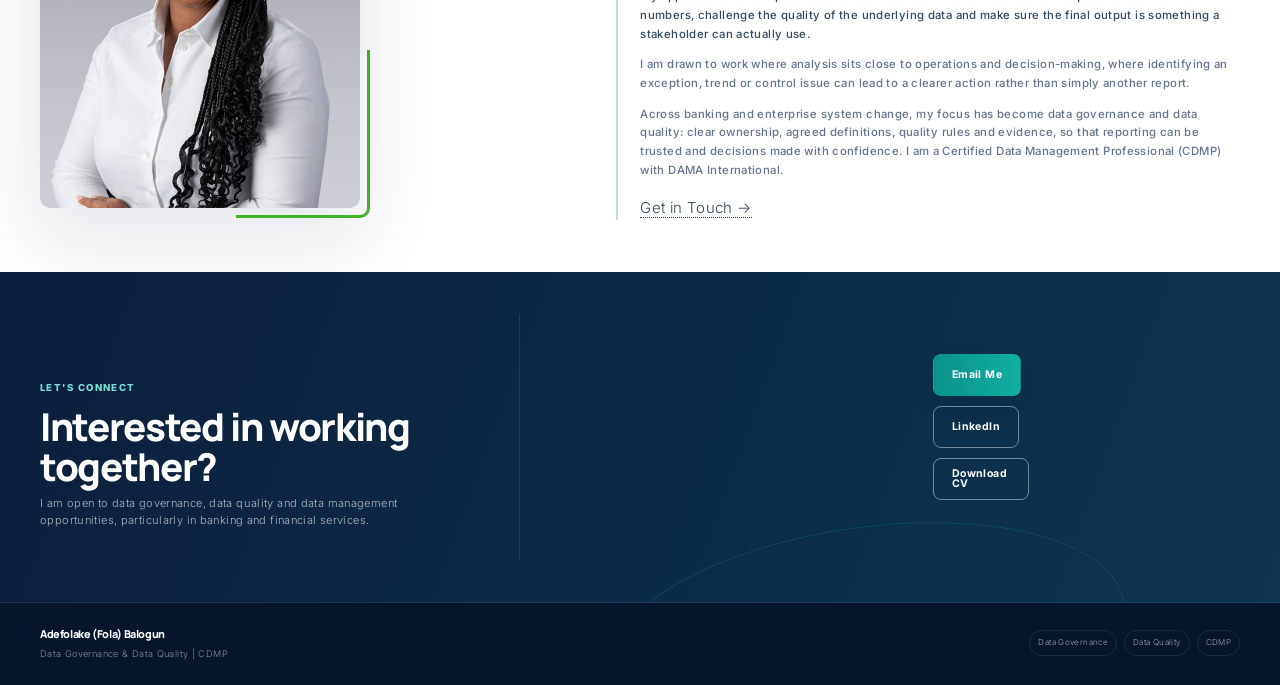
==== commit 649cc617: "Reposition portfolio for data governance, align figures with CV, add LinkedIn" ====
--- a/index.html
+++ b/index.html
@@ -4,7 +4,7 @@
 
 <head>
 
-    <title>Fola Balogun | Business Intelligence & Data Analyst</title>
+    <title>Adefolake (Fola) Balogun | Data Governance &amp; Data Quality | CDMP</title>
 
     <meta charset="utf-8" />
 
@@ -15,7 +15,7 @@
 
     <meta
         name="description"
-        content="Portfolio of Fola Balogun, a Business Intelligence and Data Analyst specialising in management information, data quality, performance analysis, Power BI, SQL and Excel."
+        content="Portfolio of Adefolake (Fola) Balogun, a CDMP-certified data governance and data quality professional specialising in banking data controls, critical data, data quality rules, lineage, migration assurance and decision-ready reporting."
     />
 
     <link
@@ -66,11 +66,11 @@
             <div class="home-header-identity">
 
                 <strong>
-                    Fola Balogun
+                    Adefolake (Fola) Balogun
                 </strong>
 
                 <span>
-                    Business Intelligence & Data Analyst
+                    Data Governance &amp; Data Quality | CDMP
                 </span>
 
             </div>
@@ -199,29 +199,29 @@
             <div class="portfolio-hero-copy">
 
                 <span class="portfolio-eyebrow">
-                    BUSINESS INTELLIGENCE · DATA ANALYTICS · MANAGEMENT INFORMATION
+                    DATA GOVERNANCE · DATA QUALITY · BANKING DATA CONTROLS
                 </span>
 
 
                 <p class="portfolio-intro">
-                    Hi, I’m Fola Balogun.
+                    Hi, I’m Adefolake (Fola) Balogun.
                 </p>
 
 
                 <h1>
-                    Turning complex data into
-                    clear, decision-ready insight.
+                    Keeping data trusted,
+                    controlled and decision-ready.
                 </h1>
 
 
                 <p class="portfolio-hero-intro">
 
-                    I’m a Business Intelligence & Data Analyst with experience
-                    across banking, finance and business operations. I build
-                    controlled, management-ready reporting from complex
-                    operational data, combining data quality, performance
-                    analysis and visualisation to help stakeholders understand
-                    performance, identify risk and make informed decisions.
+                    I’m a CDMP-certified data governance and data quality
+                    professional with 10+ years across Nigerian commercial
+                    banking and UK &amp; EMEA operations. I set the data
+                    standards, quality rules and ownership that let
+                    organisations trust their reporting, surface risk early
+                    and take system change live under control.
 
                 </p>
 
@@ -247,11 +247,12 @@
 
                 <div class="portfolio-hero-skills">
 
+                    <span>Data Governance</span>
+                    <span>Data Quality</span>
+                    <span>Collibra</span>
+                    <span>Informatica IDQ</span>
+                    <span>SQL</span>
                     <span>Power BI</span>
-                    <span>SQL</span>
-                    <span>Excel</span>
-                    <span>Power Query</span>
-                    <span>Management Information</span>
 
                 </div>
 
@@ -264,7 +265,7 @@
             <aside class="portfolio-hero-panel">
 
                 <span class="portfolio-panel-label">
-                    ANALYTICAL FOCUS
+                    WHERE I FOCUS
                 </span>
 
 
@@ -275,12 +276,13 @@
                     <div>
 
                         <strong>
-                            Management Information
+                            Data Governance
                         </strong>
 
                         <p>
-                            Translating operational and financial data into
-                            concise, decision-focused reporting for management.
+                            Defining critical data, ownership, stewardship,
+                            business definitions and lineage so data can be
+                            trusted and evidenced.
                         </p>
 
                     </div>
@@ -316,13 +318,13 @@
                     <div>
 
                         <strong>
-                            Performance & Portfolio Analysis
+                            Migration &amp; Change Assurance
                         </strong>
 
                         <p>
-                            Identifying trends, exceptions, concentrations and
-                            performance drivers across operational, customer
-                            and portfolio data.
+                            Setting readiness checks, reconciliations and
+                            acceptance evidence so system change goes live
+                            under control.
                         </p>
 
                     </div>
@@ -380,10 +382,10 @@
 
                 <p>
 
-                    My background spans banking, finance, business operations
-                    and management reporting, where I have worked with
-                    high-volume transactional data, reconciliations, budgeting,
-                    reporting controls and performance analysis.
+                    My background spans Nigerian commercial banking and UK &amp;
+                    EMEA finance and technology change, where I have worked
+                    with high-volume transaction data, reconciliations, data
+                    controls, governance tooling and management reporting.
 
                 </p>
 
@@ -396,15 +398,14 @@
                 <article>
 
                     <strong>
-                        20,000+
+                        £10M+
                     </strong>
 
                     <span>
-                        Monthly records analysed and validated
+                        Finance dataset placed under migration data controls
                     </span>
 
                 </article>
-
 
                 <article>
 
@@ -413,24 +414,46 @@
                     </strong>
 
                     <span>
-                        Monthly transactions controlled and reviewed
+                        Monthly transactions profiled and validated
                     </span>
 
                 </article>
 
-
                 <article>
 
                     <strong>
-                        40%
+                        500+
                     </strong>
 
                     <span>
-                        Reduction in manual correction effort
+                        Critical data elements governed in Collibra
                     </span>
 
                 </article>
 
+                <article>
+
+                    <strong>
+                        35%
+                    </strong>
+
+                    <span>
+                        Fewer reconciliation exceptions through shared data definitions
+                    </span>
+
+                </article>
+
+                <article>
+
+                    <strong>
+                        25%
+                    </strong>
+
+                    <span>
+                        Fewer management-report discrepancies in banking
+                    </span>
+
+                </article>
 
                 <article>
 
@@ -439,33 +462,7 @@
                     </strong>
 
                     <span>
-                        Reduction in reporting preparation time
-                    </span>
-
-                </article>
-
-
-                <article>
-
-                    <strong>
-                        &lt;1%
-                    </strong>
-
-                    <span>
-                        Data error rate after validation controls
-                    </span>
-
-                </article>
-
-
-                <article>
-
-                    <strong>
-                        £10M+
-                    </strong>
-
-                    <span>
-                        Finance dataset validated during migration
+                        Reduction in report-preparation time
                     </span>
 
                 </article>
@@ -551,8 +548,9 @@
 
                     <p class="hp-project-description">
 
-                        Built a controlled management-information layer from
-                        fragmented banking data, using MySQL for validation and
+                        Using a synthetic banking dataset, built a controlled
+                        management-information layer from fragmented banking
+                        data, using MySQL for validation and
                         analytical logic and Excel for decision-ready reporting
                         across customers, transactions, portfolio structure,
                         credit exposure and branch performance.
@@ -602,6 +600,7 @@
                         <span>MySQL</span>
                         <span>Excel</span>
                         <span>Power Query</span>
+                        <span>Data Quality</span>
                         <span>Management Information</span>
 
                     </div>
@@ -702,7 +701,7 @@
 
         <img
             src="images/evolve/Executive Dashboard.png"
-            alt="Evolve Oil and Gas Performance Analysis Power BI dashboard"
+            alt="Volve Oil and Gas Performance Analysis Power BI dashboard"
         >
 
     </div>
@@ -832,7 +831,7 @@
 
 
                 <h2>
-                    Where I add analytical value
+                    Where I add value
                 </h2>
 
             </header>
@@ -850,13 +849,13 @@
 
 
                     <h3>
-                        Business Intelligence
+                        Data Governance
                     </h3>
 
 
                     <p>
-                        Designing reporting that connects operational
-                        performance to management questions and KPIs.
+                        Critical data elements, ownership and stewardship,
+                        business glossaries, metadata and lineage.
                     </p>
 
                 </article>
@@ -892,13 +891,13 @@
 
 
                     <h3>
-                        Performance & Portfolio Analysis
+                        Migration &amp; Change Assurance
                     </h3>
 
 
                     <p>
-                        Interpreting trends, exceptions, concentrations and
-                        performance drivers rather than simply reporting totals.
+                        Source-to-target mapping, reconciliations, ETL
+                        validation, readiness checks and go-live evidence.
                     </p>
 
                 </article>
@@ -930,14 +929,16 @@
 
             <div class="technology-strip">
 
+                <span>Collibra</span>
+                <span>Informatica IDQ</span>
+                <span>Microsoft Purview</span>
+                <span>Microsoft Fabric</span>
+                <span>SQL</span>
+                <span>SAS</span>
                 <span>Power BI</span>
                 <span>DAX</span>
                 <span>Power Query</span>
-                <span>SQL</span>
                 <span>Excel</span>
-                <span>PivotTables</span>
-                <span>Data Modelling</span>
-                <span>Data Quality</span>
 
             </div>
 
@@ -961,7 +962,7 @@
     <figure class="portfolio-about-photo">
         <img
             src="images/profile/fola-balogun-headshot.jpg"
-            alt="Professional headshot of Fola Balogun">
+            alt="Professional headshot of Adefolake (Fola) Balogun">
     </figure>
 
     <div>
@@ -977,7 +978,7 @@
          <div class="portfolio-about-copy">
 
     <p>
-        My approach to analytics is practical and business-led.
+        My approach to data is practical and business-led.
         I like to understand the question behind the numbers, challenge the quality
         of the underlying data and make sure the final output is something a
         stakeholder can actually use.
@@ -990,9 +991,11 @@
     </p>
 
     <p>
-        Across my projects and professional experience, I have developed a particular
-        interest in management information, reporting controls and performance analysis:
-        the point where good data discipline turns into better business decisions.
+        Across banking and enterprise system change, my focus has become data
+        governance and data quality: clear ownership, agreed definitions, quality
+        rules and evidence, so that reporting can be trusted and decisions made
+        with confidence. I am a Certified Data Management Professional (CDMP)
+        with DAMA International.
     </p>
 
     <a href="#contact" class="project-link scrolly">
@@ -1033,9 +1036,9 @@
 
                 <p>
 
-                    I am open to Business Intelligence, Data Analytics,
-                    Management Information and analytical operations
-                    opportunities.
+                    I am open to data governance, data quality and data
+                    management opportunities, particularly in banking and
+                    financial services.
 
                 </p>
 
@@ -1055,7 +1058,17 @@
 
 
                 <a
-                    href="assets/files/fola-balogun-cv.pdf"
+                    href="https://www.linkedin.com/in/adefolake-balogun"
+                    class="portfolio-btn portfolio-btn-secondary"
+                    target="_blank"
+                    rel="noopener"
+                >
+                    LinkedIn
+                </a>
+
+
+                <a
+                    href="Files/fola-balogun-cv.pdf"
                     class="portfolio-btn portfolio-btn-secondary"
                     download
                 >
@@ -1083,11 +1096,11 @@
                 <div>
 
                     <h3>
-                        Fola Balogun
+                        Adefolake (Fola) Balogun
                     </h3>
 
                     <p>
-                        Business Intelligence & Data Analyst
+                        Data Governance &amp; Data Quality | CDMP
                     </p>
 
                 </div>
@@ -1096,15 +1109,15 @@
                 <div class="home-footer-meta">
 
                     <span>
-                        Power BI
+                        Data Governance
                     </span>
 
                     <span>
-                        SQL
+                        Data Quality
                     </span>
 
                     <span>
-                        Management Information
+                        CDMP
                     </span>
 
                 </div>
@@ -1141,4 +1154,4 @@
 
 </body>
 
-</html>+</html>
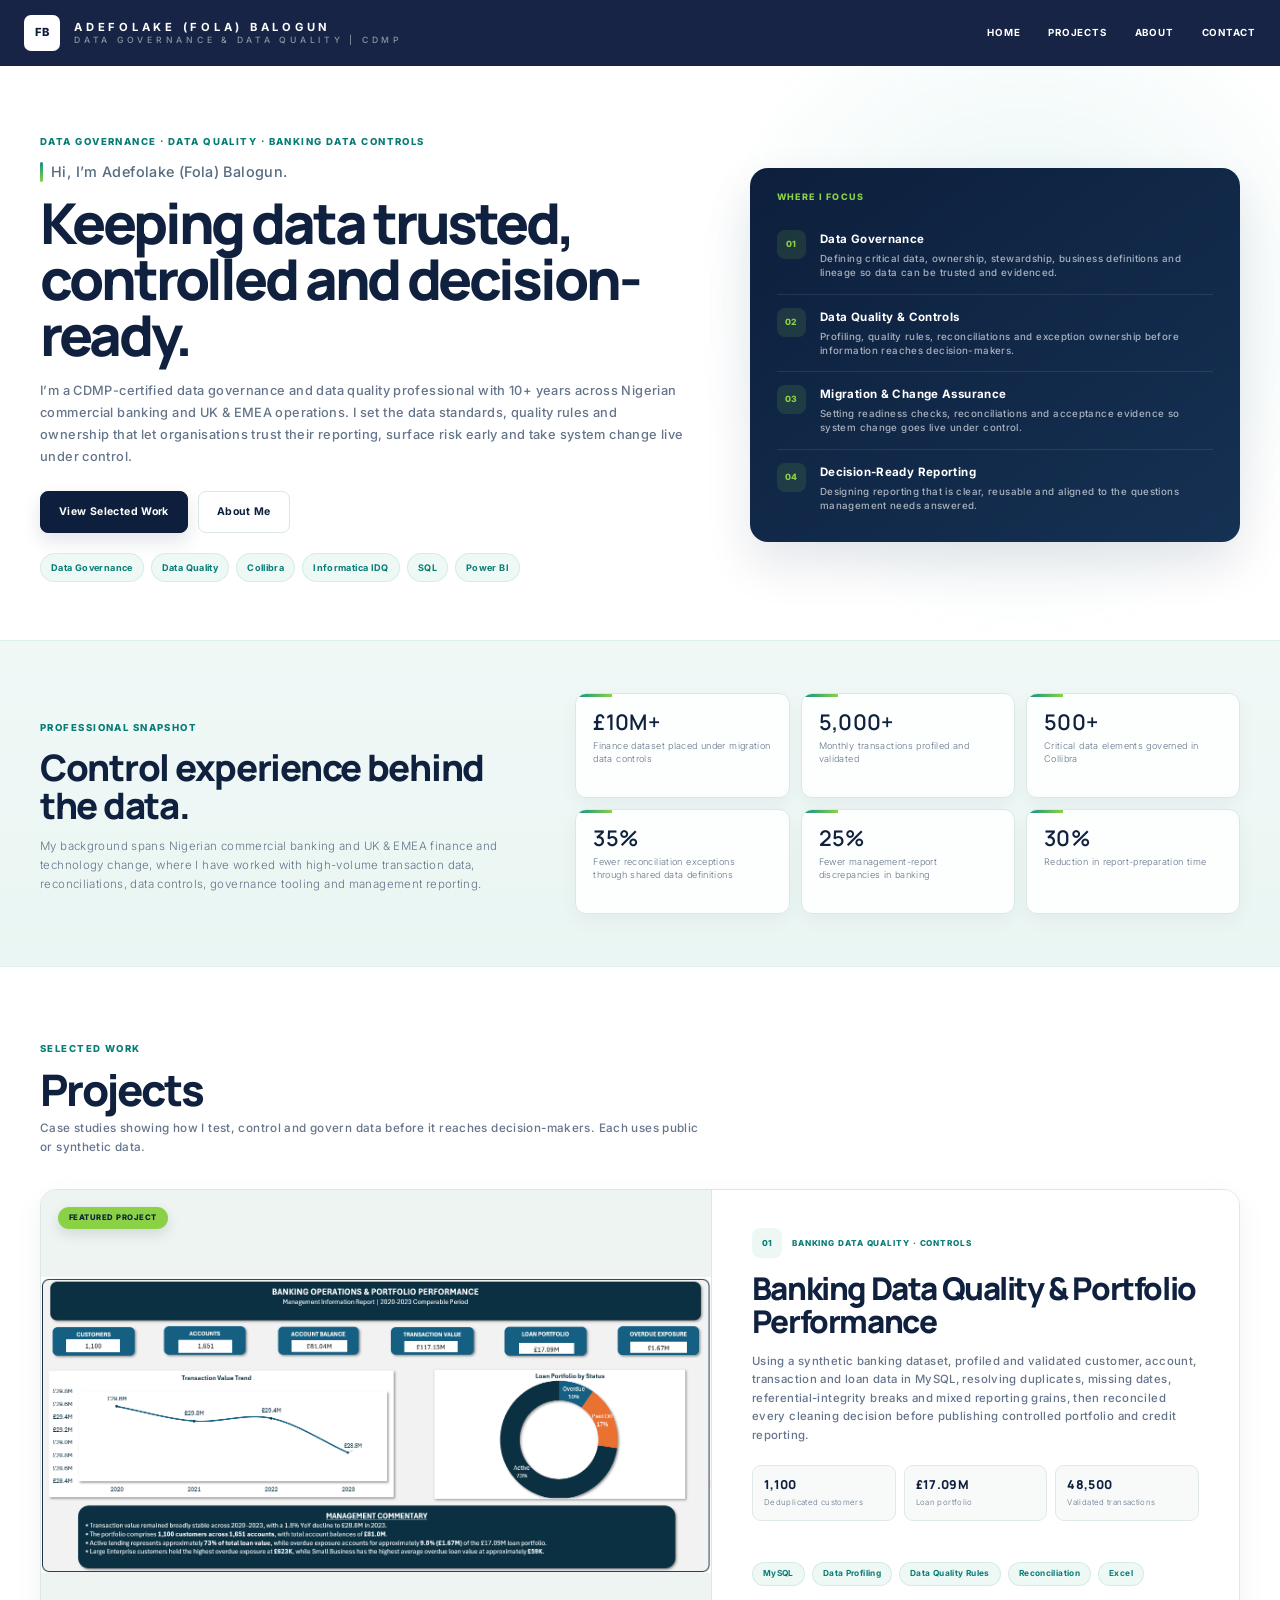
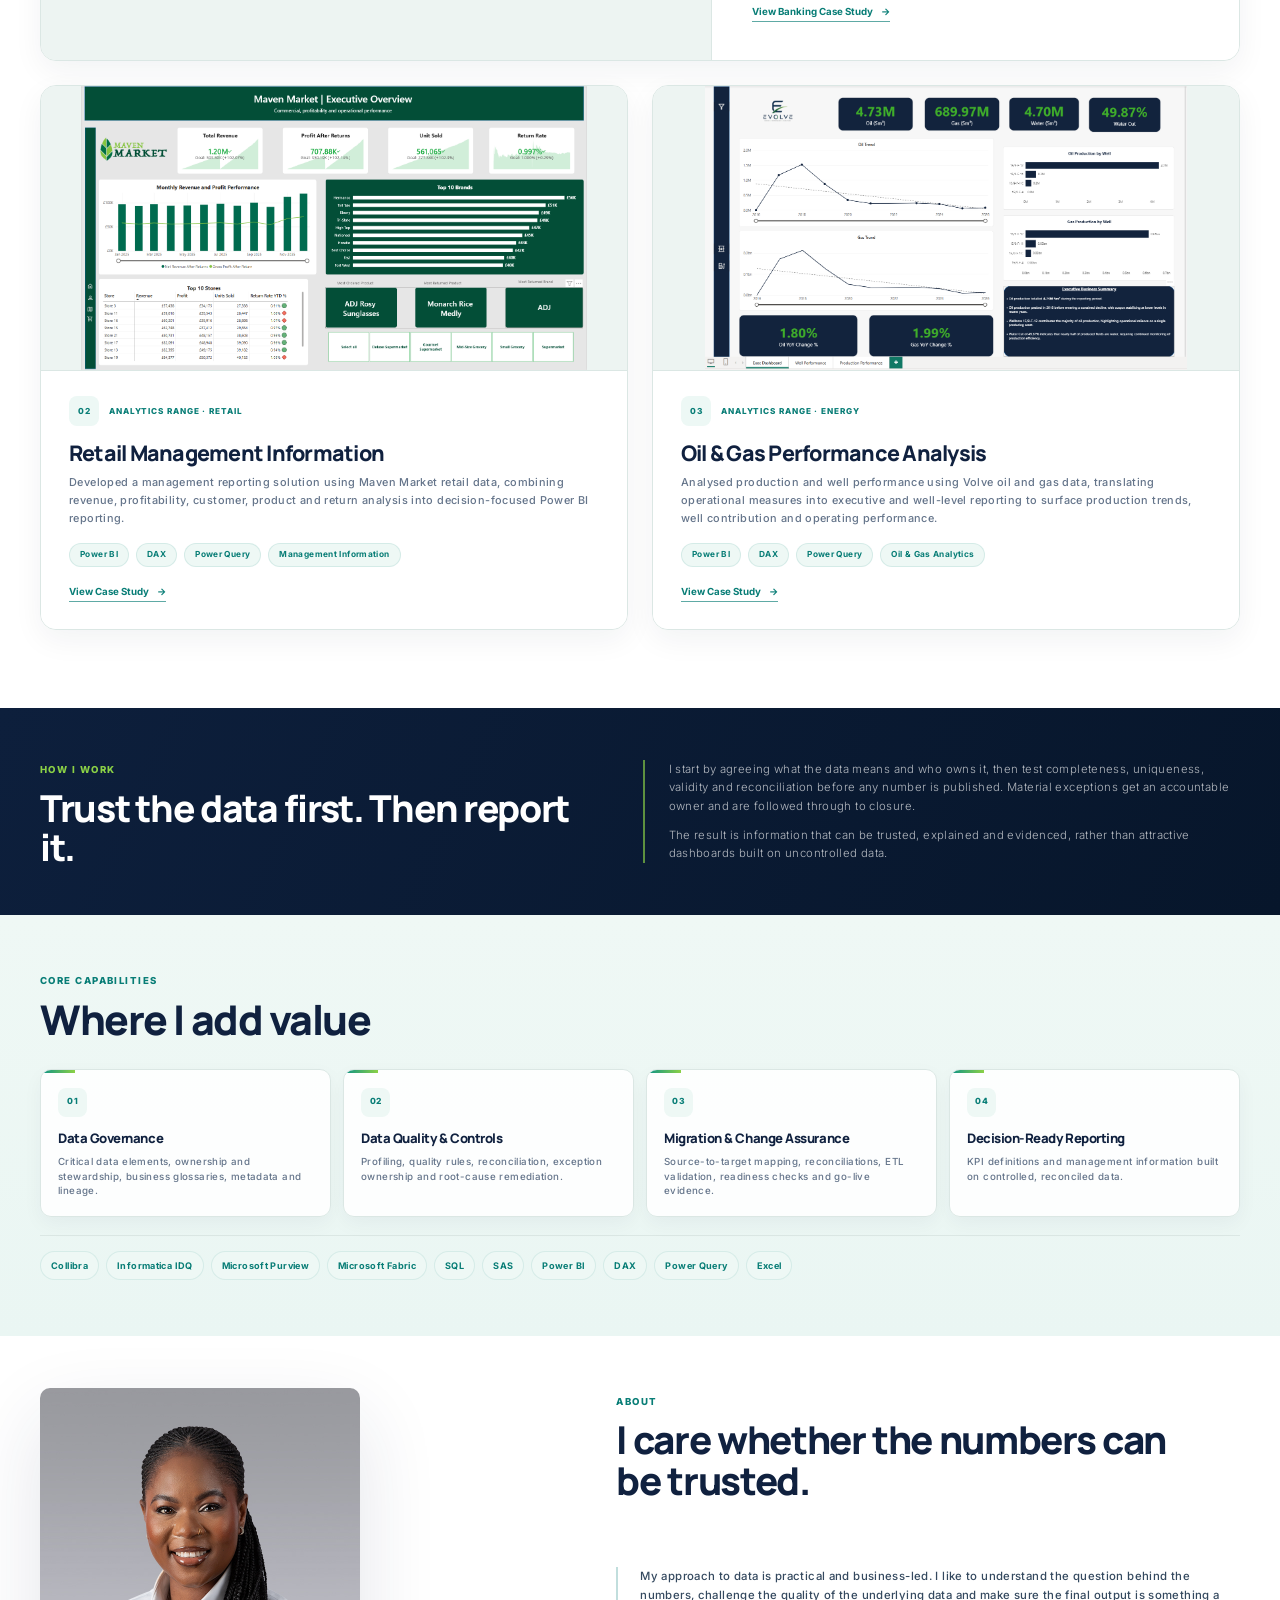
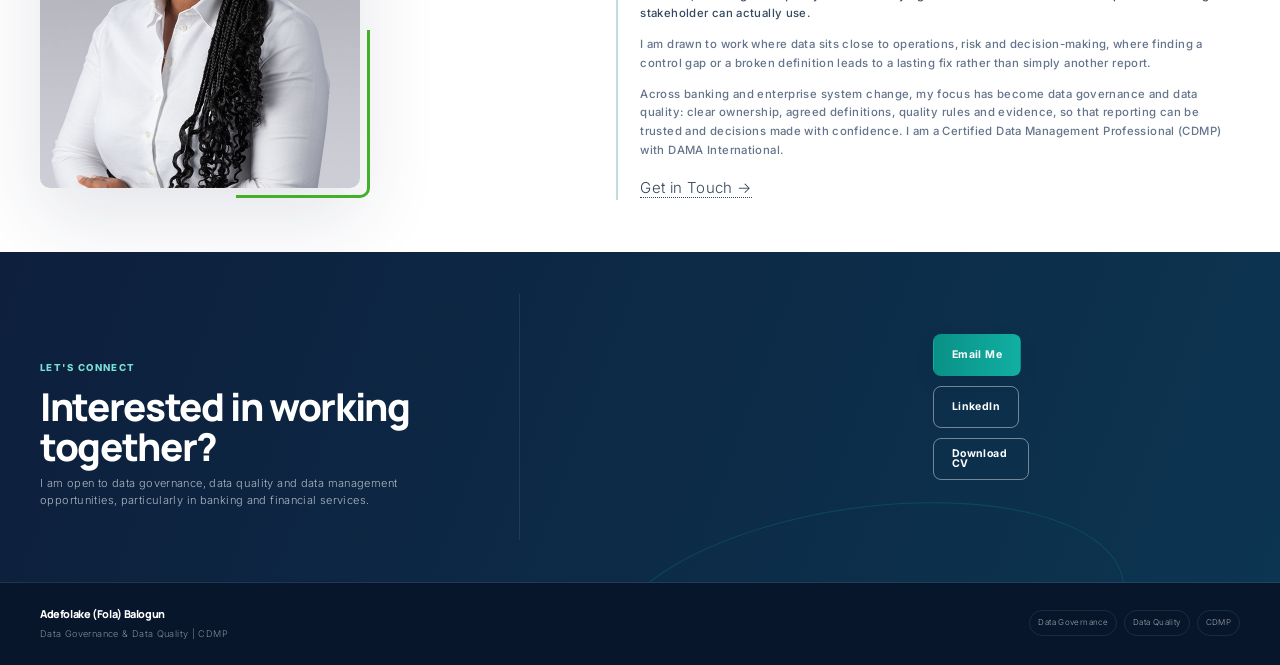
==== commit 4279b71b: "Reframe home page around data governance and data quality" ====
--- a/index.html
+++ b/index.html
@@ -301,9 +301,9 @@
                         </strong>
 
                         <p>
-                            Validating completeness, reporting grain,
-                            reconciliations and analytical logic before
-                            information reaches decision-makers.
+                            Profiling, quality rules, reconciliations and
+                            exception ownership before information
+                            reaches decision-makers.
                         </p>
 
                     </div>
@@ -376,7 +376,7 @@
 
 
                 <h2>
-                    Operational experience behind the analysis.
+                    Control experience behind the data.
                 </h2>
 
 
@@ -494,8 +494,9 @@
             </h2>
 
             <p>
-                Practical analytics projects built around business questions,
-                controlled data and decision-ready reporting.
+                Case studies showing how I test, control and govern data
+                before it reaches decision-makers. Each uses public or
+                synthetic data.
             </p>
 
         </header>
@@ -519,7 +520,7 @@
 
                     <img
                         src="images/banking-page-1.png"
-                        alt="Banking Operations and Portfolio Performance management information report"
+                        alt="Banking data quality and portfolio performance report"
                     >
 
                 </div>
@@ -534,26 +535,26 @@
                         </span>
 
                         <span class="hp-project-category">
-                            Banking Operations · Management Information
+                            Banking Data Quality · Controls
                         </span>
 
                     </div>
 
 
                     <h3>
-                        Banking Operations &amp;
+                        Banking Data Quality &amp;
                         Portfolio Performance
                     </h3>
 
 
                     <p class="hp-project-description">
 
-                        Using a synthetic banking dataset, built a controlled
-                        management-information layer from fragmented banking
-                        data, using MySQL for validation and
-                        analytical logic and Excel for decision-ready reporting
-                        across customers, transactions, portfolio structure,
-                        credit exposure and branch performance.
+                        Using a synthetic banking dataset, profiled and validated
+                        customer, account, transaction and loan data in MySQL,
+                        resolving duplicates, missing dates, referential-integrity
+                        breaks and mixed reporting grains, then reconciled every
+                        cleaning decision before publishing controlled portfolio
+                        and credit reporting.
 
                     </p>
 
@@ -562,11 +563,11 @@
 
                         <div>
                             <strong>
-                                £117.13M
+                                1,100
                             </strong>
 
                             <span>
-                                Transaction value
+                                Deduplicated customers
                             </span>
                         </div>
 
@@ -588,7 +589,7 @@
                             </strong>
 
                             <span>
-                                Clean transactions
+                                Validated transactions
                             </span>
                         </div>
 
@@ -598,10 +599,10 @@
                     <div class="hp-project-tags">
 
                         <span>MySQL</span>
+                        <span>Data Profiling</span>
+                        <span>Data Quality Rules</span>
+                        <span>Reconciliation</span>
                         <span>Excel</span>
-                        <span>Power Query</span>
-                        <span>Data Quality</span>
-                        <span>Management Information</span>
 
                     </div>
 
@@ -646,14 +647,14 @@
                         </span>
 
                         <span class="hp-project-category">
-                            Management Information
+                            Analytics Range · Retail
                         </span>
 
                     </div>
 
 
                     <h3>
-                        Management Information Dashboard
+                        Retail Management Information
                     </h3>
 
 
@@ -715,7 +716,7 @@
             </span>
 
             <span class="hp-project-category">
-                Industry Analytics
+                Analytics Range · Energy
             </span>
 
         </div>
@@ -759,7 +760,7 @@
 
 
     <!-- =====================================================
-         ANALYTICAL APPROACH
+         HOW I WORK
          ===================================================== -->
 
     <section class="portfolio-approach">
@@ -770,13 +771,13 @@
             <div>
 
                 <span class="portfolio-section-label">
-                    ANALYTICAL APPROACH
+                    HOW I WORK
                 </span>
 
 
                 <h2>
-                    The dashboard is the output.
-                    The analytical process comes first.
+                    Trust the data first.
+                    Then report it.
                 </h2>
 
             </div>
@@ -787,19 +788,20 @@
 
                 <p>
 
-                    I start with the business question, establish whether the
-                    data is reliable, calculate measures at the correct grain
-                    and identify meaningful patterns before deciding how the
-                    information should be presented.
+                    I start by agreeing what the data means and who owns it,
+                    then test completeness, uniqueness, validity and
+                    reconciliation before any number is published. Material
+                    exceptions get an accountable owner and are followed
+                    through to closure.
 
                 </p>
 
 
                 <p>
 
-                    The result is reporting that is easier to trust, explain
-                    and reuse, rather than visually attractive dashboards
-                    built on uncontrolled calculations.
+                    The result is information that can be trusted, explained
+                    and evidenced, rather than attractive dashboards built on
+                    uncontrolled data.
 
                 </p>
 
@@ -875,8 +877,8 @@
 
 
                     <p>
-                        Validating completeness, duplicates, relationships,
-                        reporting grain and analytical consistency.
+                        Profiling, quality rules, reconciliation, exception
+                        ownership and root-cause remediation.
                     </p>
 
                 </article>
@@ -912,13 +914,13 @@
 
 
                     <h3>
-                        Management Information
+                        Decision-Ready Reporting
                     </h3>
 
 
                     <p>
-                        Converting detailed operational data into concise
-                        executive, portfolio and performance reporting.
+                        KPI definitions and management information built on
+                        controlled, reconciled data.
                     </p>
 
                 </article>
@@ -971,7 +973,7 @@
         </span>
 
         <h2>
-            I care about what happens after the analysis.
+            I care whether the numbers can be trusted.
         </h2>
     </div>
 
@@ -985,9 +987,9 @@
     </p>
 
     <p>
-        I am drawn to work where analysis sits close to operations and decision-making,
-        where identifying an exception, trend or control issue can lead to a clearer
-        action rather than simply another report.
+        I am drawn to work where data sits close to operations, risk and decision-making,
+        where finding a control gap or a broken definition leads to a lasting fix rather
+        than simply another report.
     </p>
 
     <p>
@@ -1068,7 +1070,7 @@
 
 
                 <a
-                    href="Files/fola-balogun-cv.pdf"
+                    href="Files/Adefolake%20Balogun.pdf"
                     class="portfolio-btn portfolio-btn-secondary"
                     download
                 >
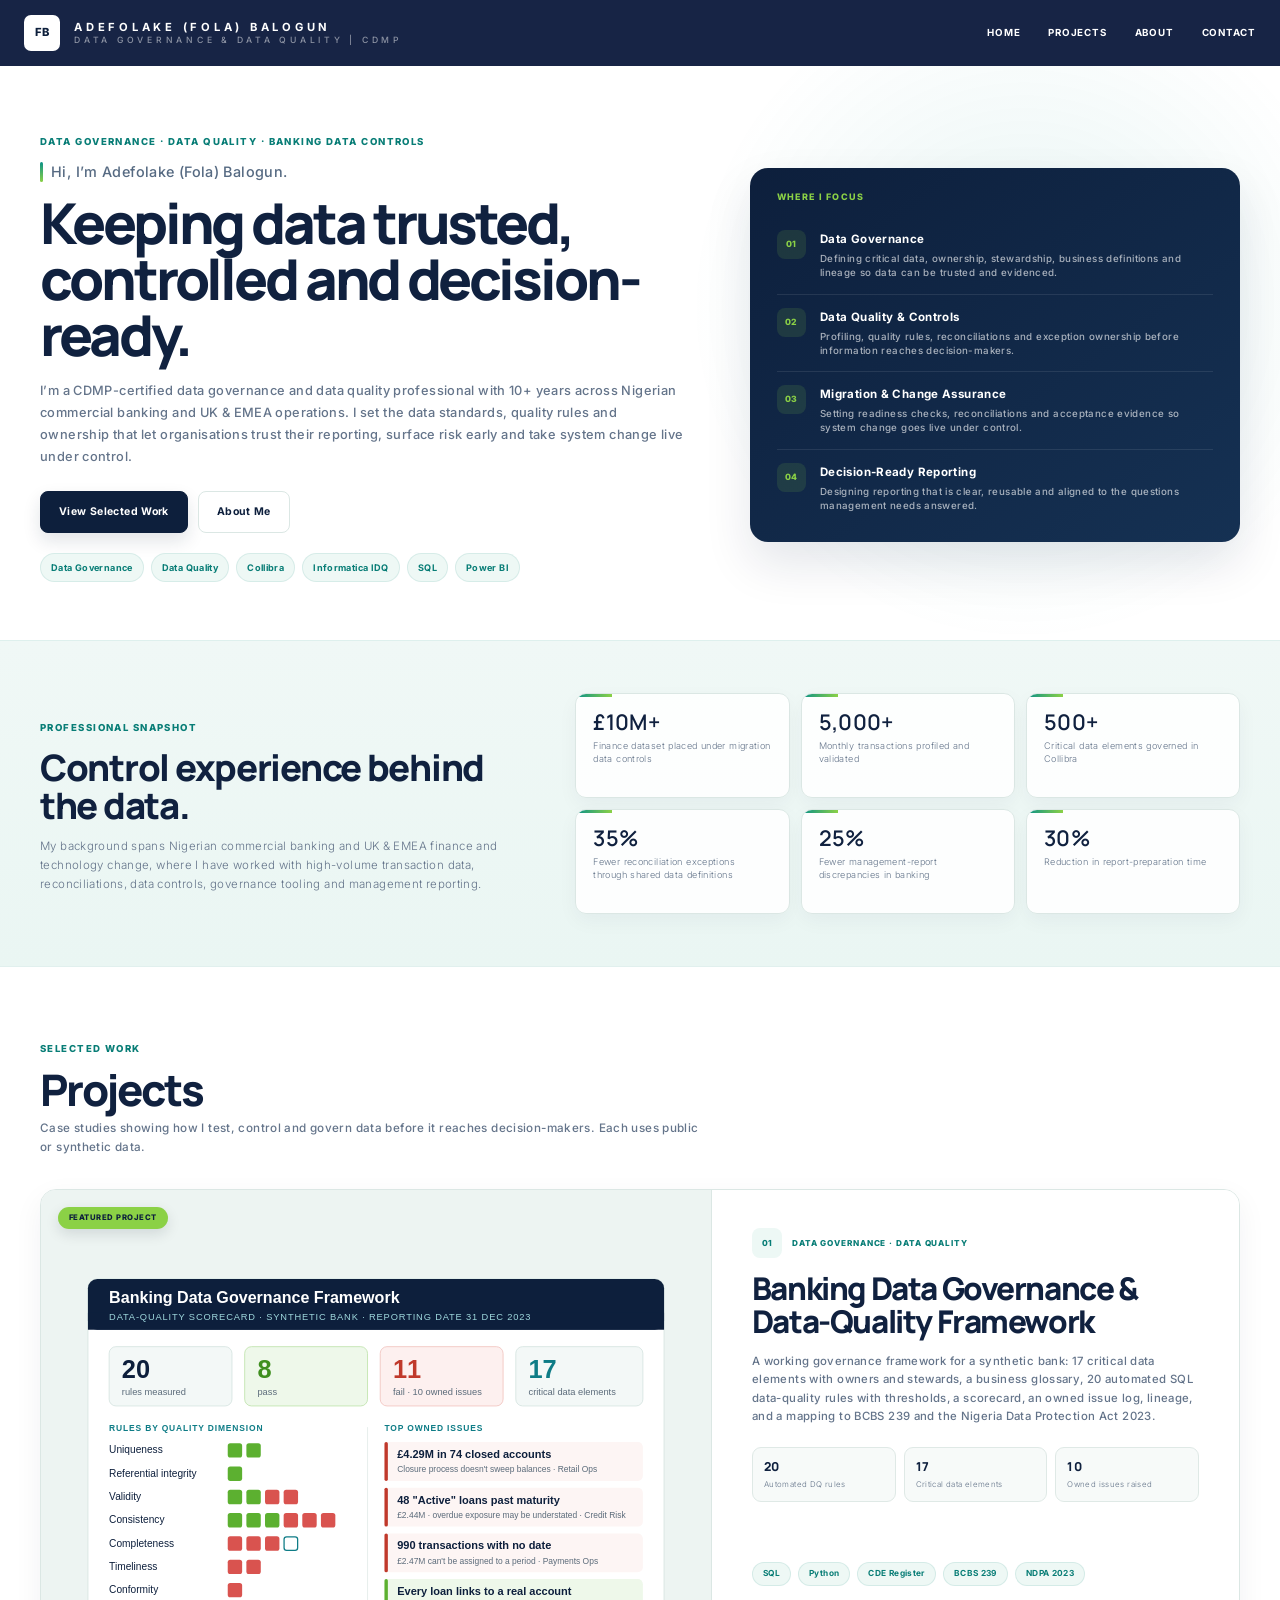
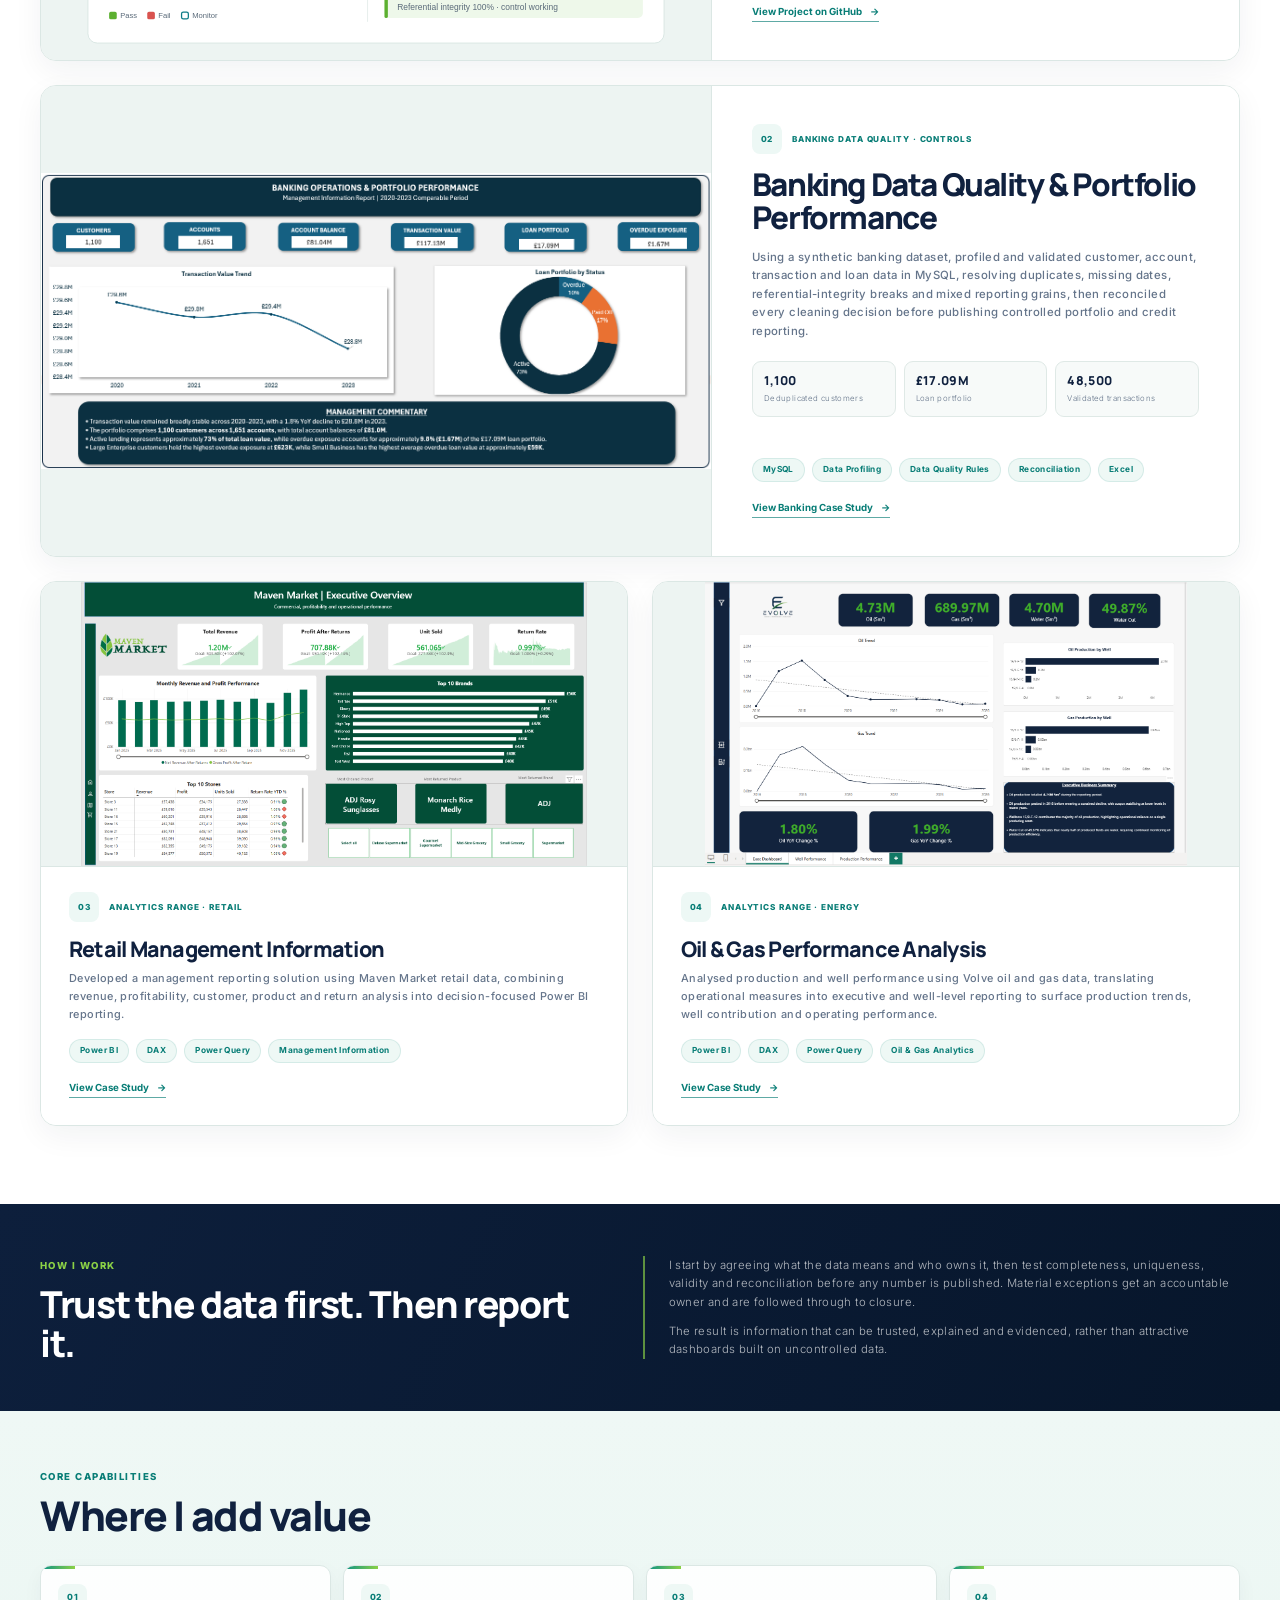
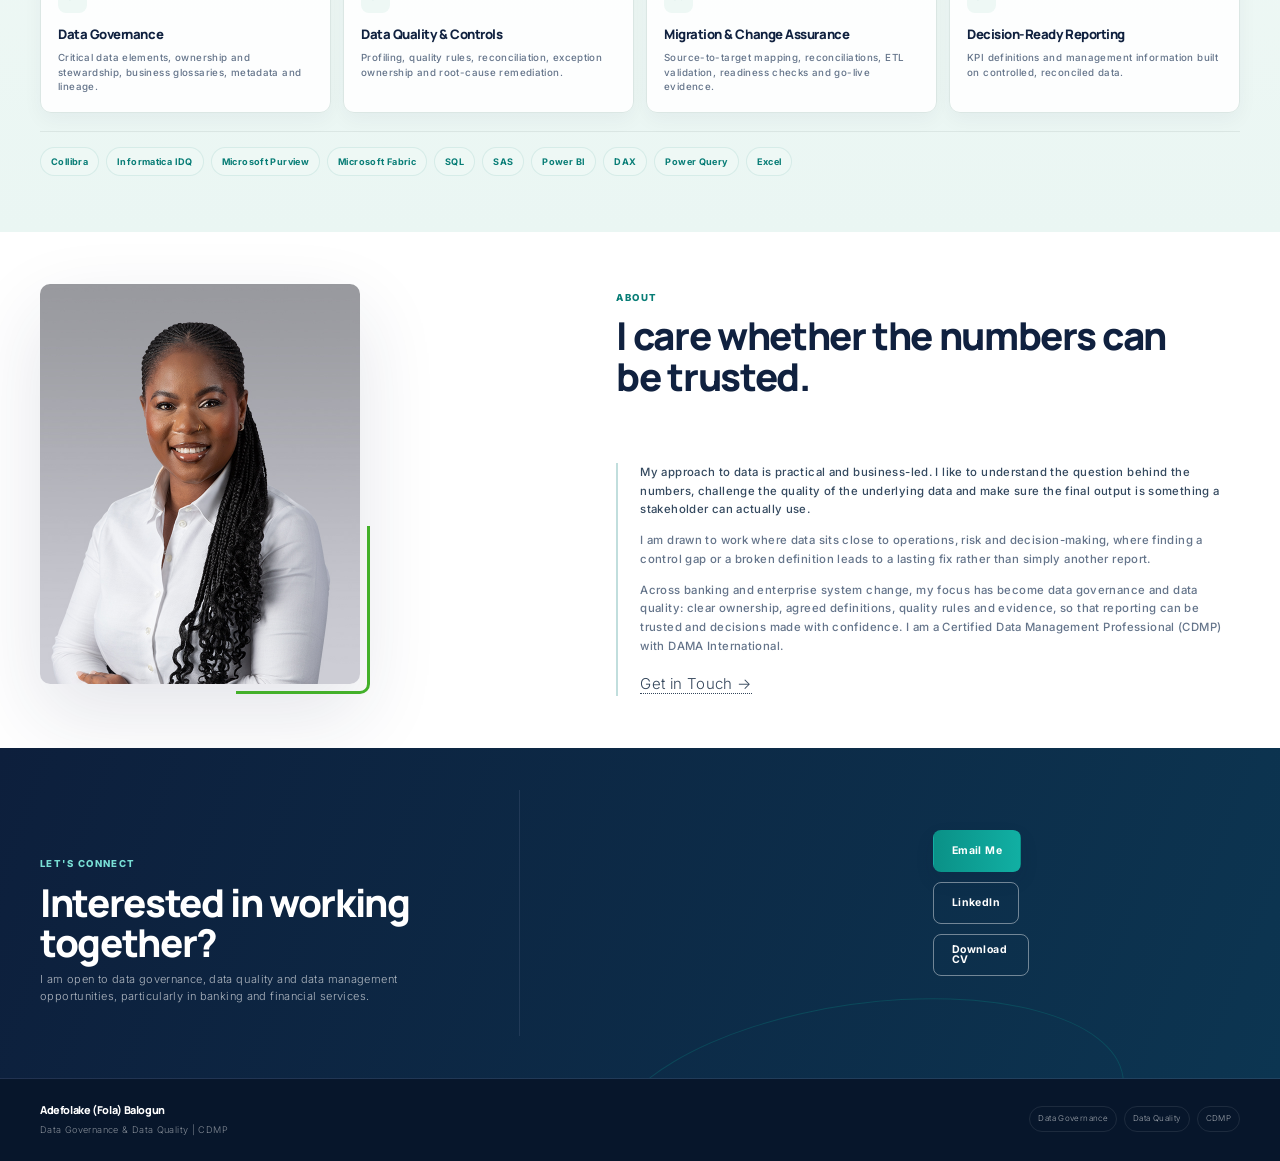
==== commit 577480a3: "Update index.html" ====
--- a/index.html
+++ b/index.html
@@ -506,7 +506,7 @@
 
 
             <!-- =================================================
-                 01 — BANKING FLAGSHIP PROJECT
+                 01 — GOVERNANCE FRAMEWORK (FEATURED)
                  ================================================= -->
 
             <article class="hp-project hp-project--featured">
@@ -517,6 +517,120 @@
                     <span class="hp-featured-badge">
                         Featured Project
                     </span>
+
+                    <img
+                        src="images/governance-framework.svg"
+                        alt="Data-quality scorecard for the banking data governance framework: 20 rules, 8 pass, 11 fail, 17 critical data elements"
+                    >
+
+                </div>
+
+
+                <div class="hp-project-body">
+
+                    <div class="hp-project-meta">
+
+                        <span class="hp-project-number">
+                            01
+                        </span>
+
+                        <span class="hp-project-category">
+                            Data Governance · Data Quality
+                        </span>
+
+                    </div>
+
+
+                    <h3>
+                        Banking Data Governance &amp;
+                        Data-Quality Framework
+                    </h3>
+
+
+                    <p class="hp-project-description">
+
+                        A working governance framework for a synthetic bank:
+                        17 critical data elements with owners and stewards, a
+                        business glossary, 20 automated SQL data-quality rules
+                        with thresholds, a scorecard, an owned issue log,
+                        lineage, and a mapping to BCBS 239 and the Nigeria
+                        Data Protection Act 2023.
+
+                    </p>
+
+
+                    <div class="hp-project-kpis">
+
+                        <div>
+                            <strong>
+                                20
+                            </strong>
+
+                            <span>
+                                Automated DQ rules
+                            </span>
+                        </div>
+
+
+                        <div>
+                            <strong>
+                                17
+                            </strong>
+
+                            <span>
+                                Critical data elements
+                            </span>
+                        </div>
+
+
+                        <div>
+                            <strong>
+                                10
+                            </strong>
+
+                            <span>
+                                Owned issues raised
+                            </span>
+                        </div>
+
+                    </div>
+
+
+                    <div class="hp-project-tags">
+
+                        <span>SQL</span>
+                        <span>Python</span>
+                        <span>CDE Register</span>
+                        <span>BCBS 239</span>
+                        <span>NDPA 2023</span>
+
+                    </div>
+
+
+                    <a
+                        href="https://github.com/adefolakemibalogun/banking-data-governance-framework"
+                        class="hp-project-link"
+                        target="_blank"
+                        rel="noopener"
+                    >
+                        View Project on GitHub
+                        <span aria-hidden="true">→</span>
+                    </a>
+
+                </div>
+
+            </article>
+
+
+
+            <!-- =================================================
+                 02 — BANKING DATA QUALITY CASE STUDY
+                 ================================================= -->
+
+            <article class="hp-project hp-project--featured">
+
+
+                <div class="hp-project-media">
 
                     <img
                         src="images/banking-page-1.png"
@@ -531,7 +645,7 @@
                     <div class="hp-project-meta">
 
                         <span class="hp-project-number">
-                            01
+                            02
                         </span>
 
                         <span class="hp-project-category">
@@ -643,7 +757,7 @@
                     <div class="hp-project-meta">
 
                         <span class="hp-project-number">
-                            02
+                            03
                         </span>
 
                         <span class="hp-project-category">
@@ -712,7 +826,7 @@
         <div class="hp-project-meta">
 
             <span class="hp-project-number">
-                03
+                04
             </span>
 
             <span class="hp-project-category">
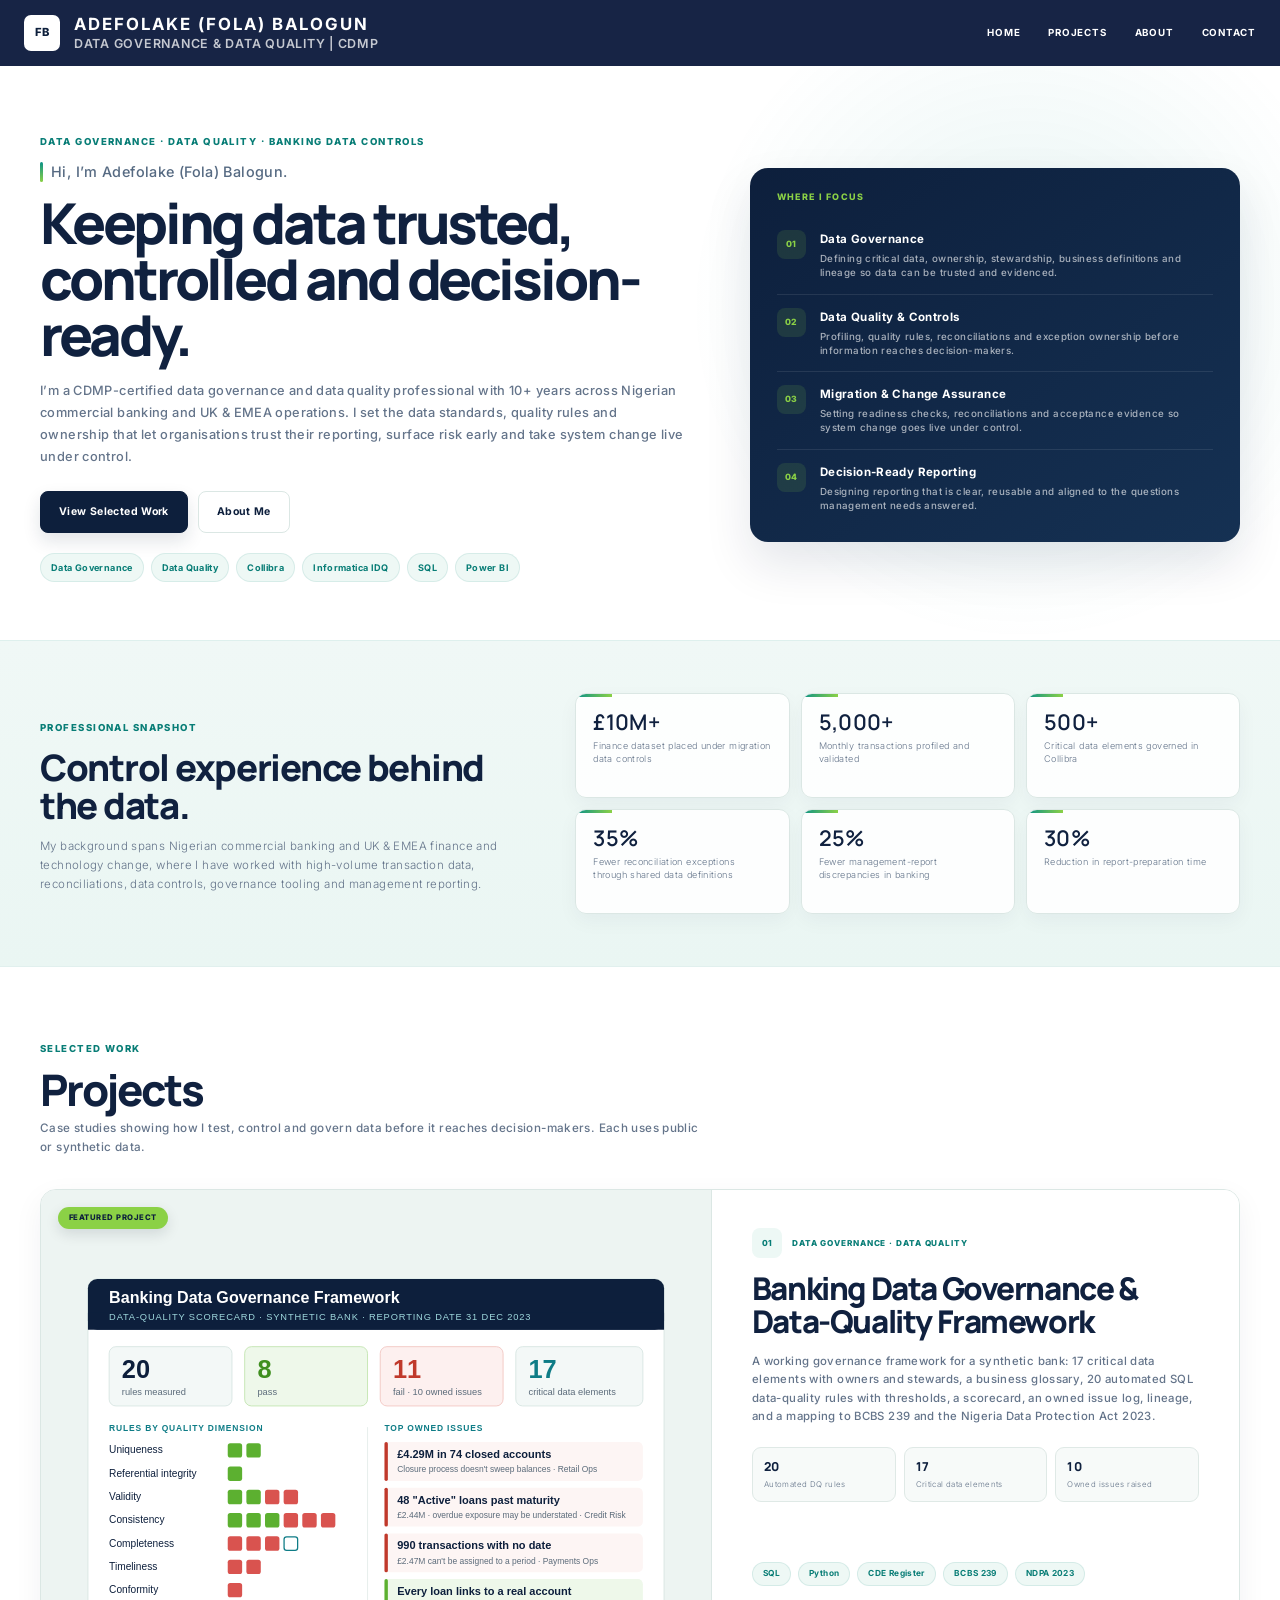
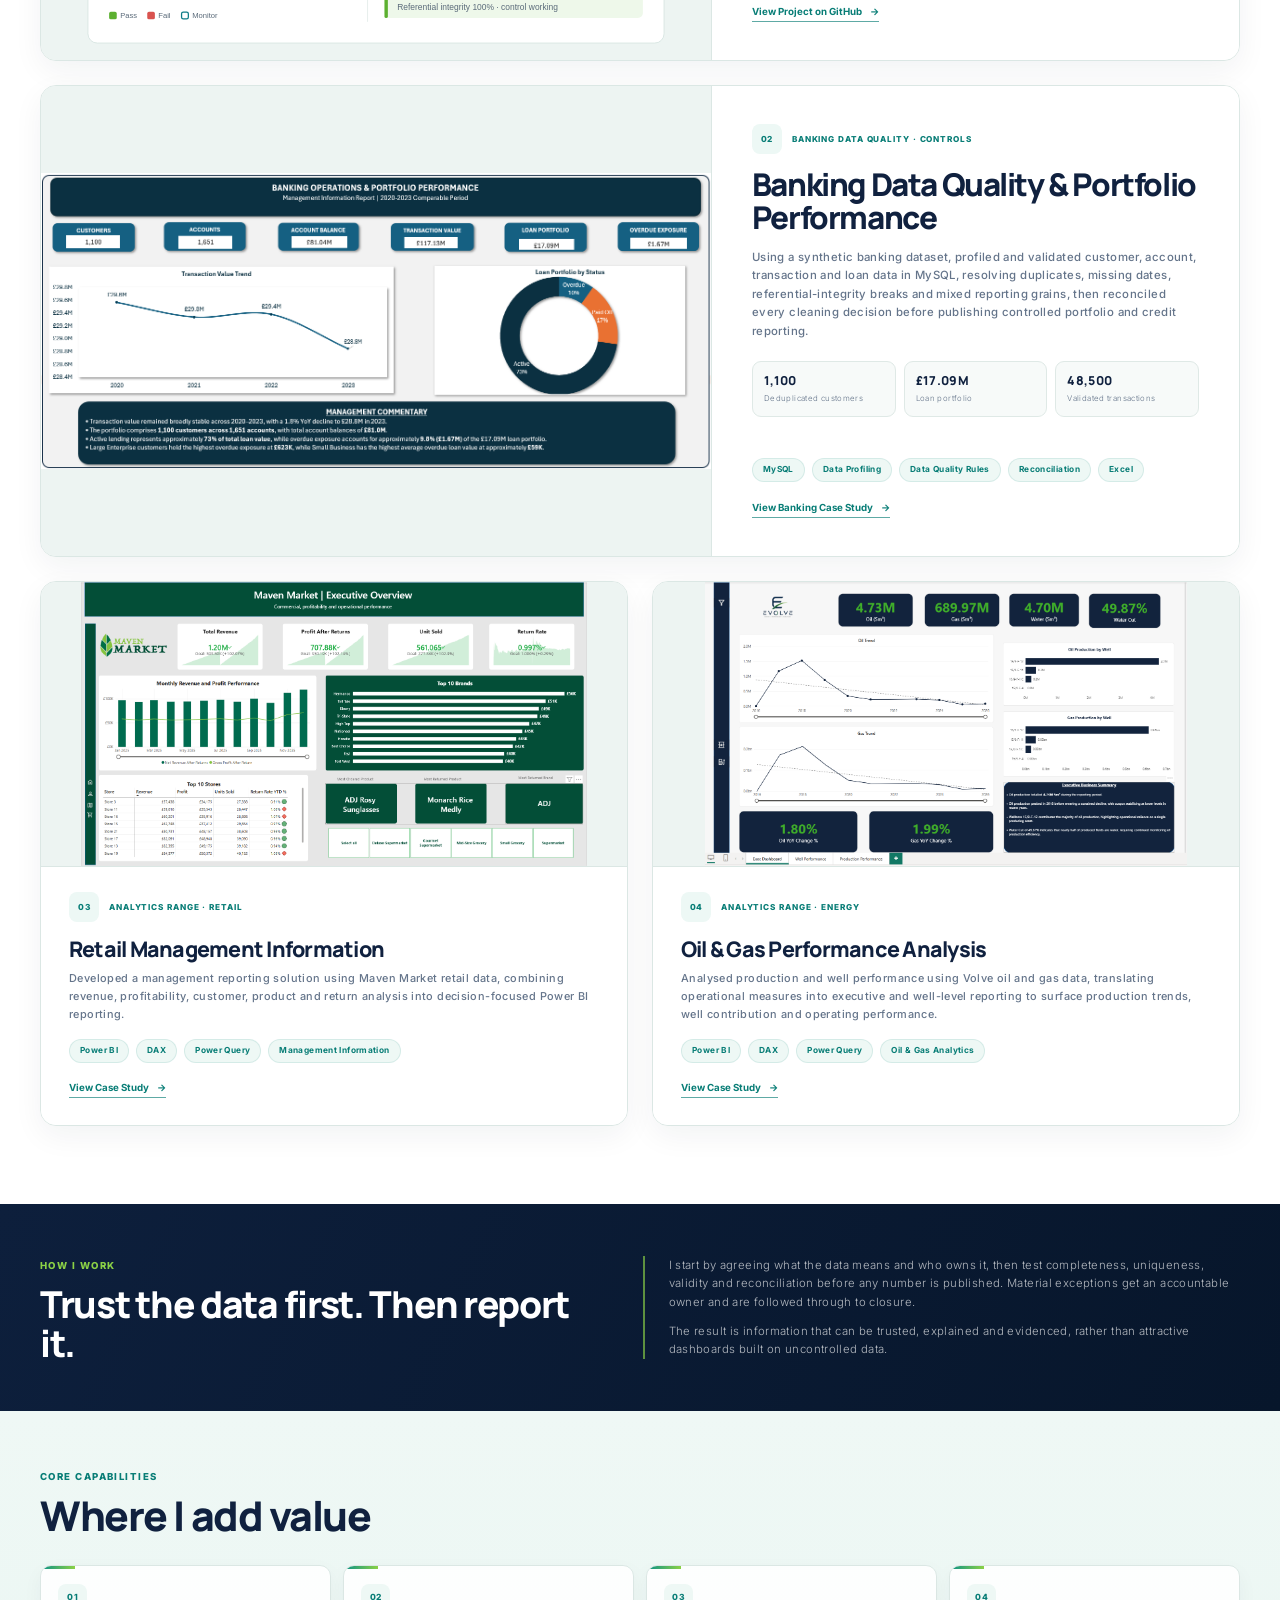
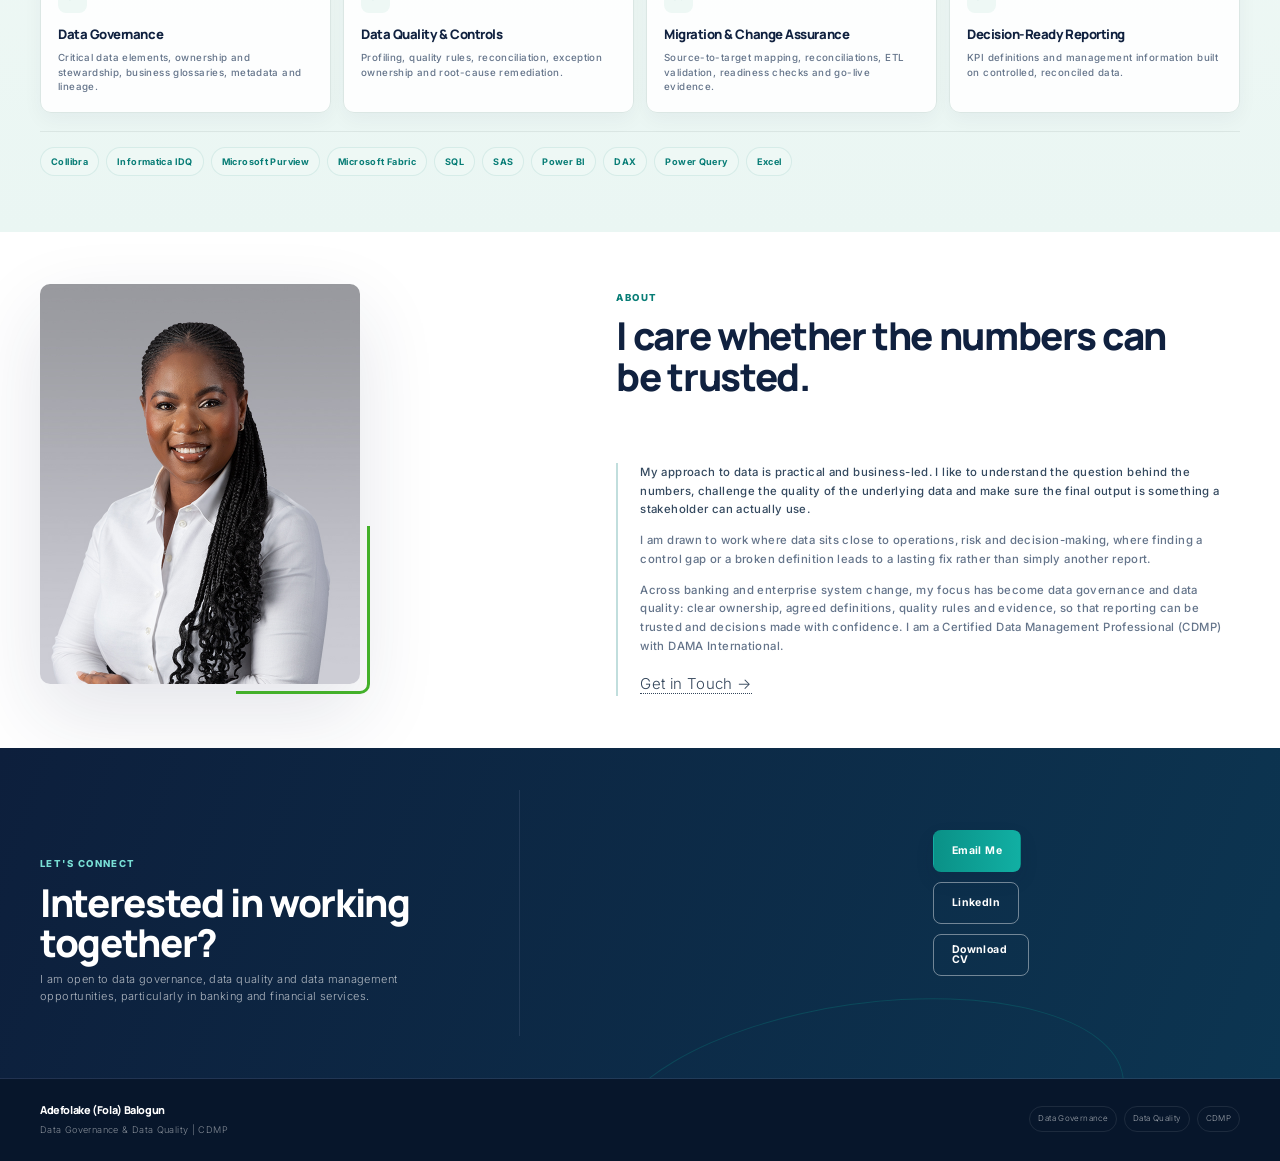
==== commit f6e26c14: "Update index.html" ====
--- a/index.html
+++ b/index.html
@@ -25,7 +25,7 @@
 
     <link
         rel="stylesheet"
-        href="assets/css/home.css"
+        href="assets/css/home.css?v=20261103"
     />
 
     <noscript>
--- a/assets/css/home.css
+++ b/assets/css/home.css
@@ -247,19 +247,23 @@
 body.home-page .home-header-identity strong {
     color: #ffffff !important;
 
-    font-size: .70rem !important;
+    font-size: 1.05rem !important;
     font-weight: 700 !important;
 
-    line-height: 1.2 !important;
+    letter-spacing: .12em !important;
+
+    line-height: 1.25 !important;
 }
 
 body.home-page .home-header-identity span {
-    color: rgba(255,255,255,.50) !important;
-
-    font-size: .54rem !important;
-    font-weight: 500 !important;
-
-    line-height: 1.2 !important;
+    color: rgba(255,255,255,.75) !important;
+
+    font-size: .78rem !important;
+    font-weight: 600 !important;
+
+    letter-spacing: .06em !important;
+
+    line-height: 1.3 !important;
 }
 
 
@@ -2375,6 +2379,11 @@
 
     body.home-page .home-header-identity span {
         display: none !important;
+    }
+
+    body.home-page .home-header-identity strong {
+        font-size: .9rem !important;
+        letter-spacing: .06em !important;
     }
 
     body.home-page .portfolio-hero {
@@ -2950,4 +2959,4 @@
     font-weight: 500 !important;
     line-height: 1.7 !important;
     opacity: 1 !important;
-}+}
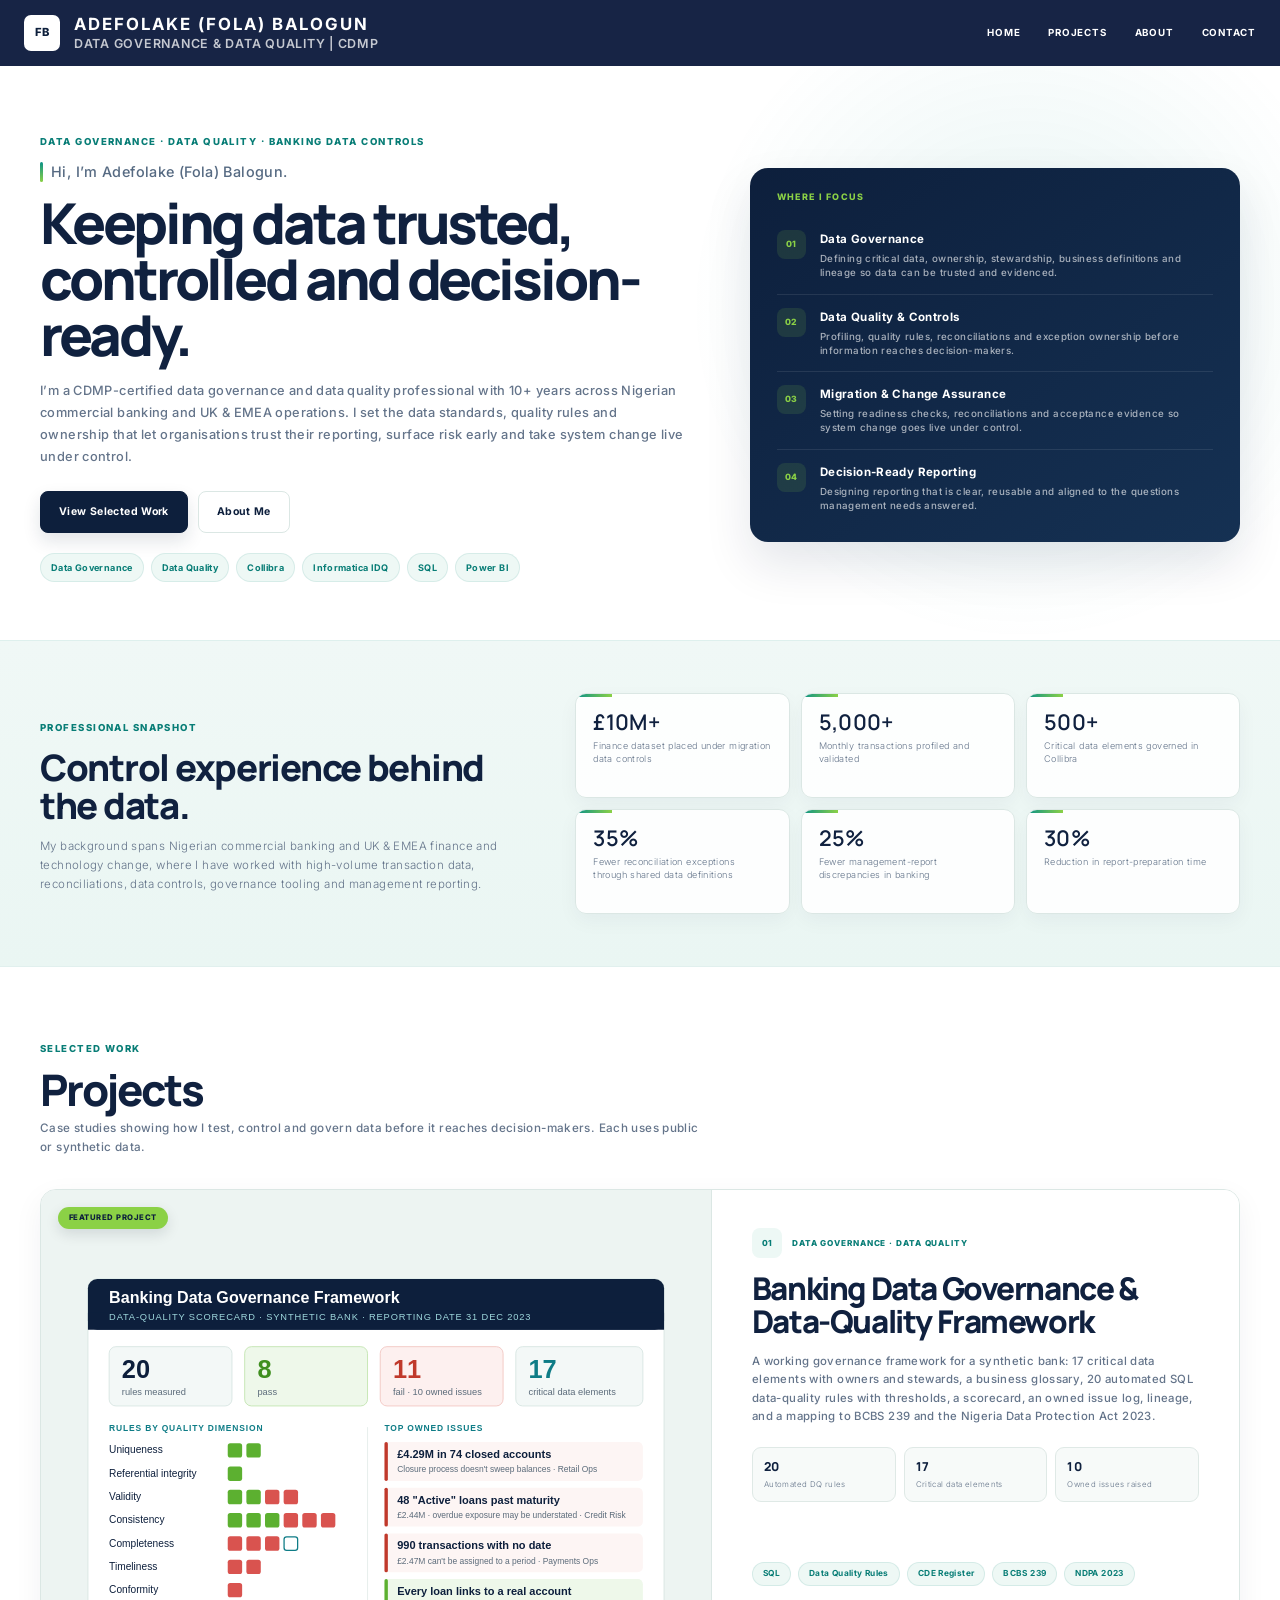
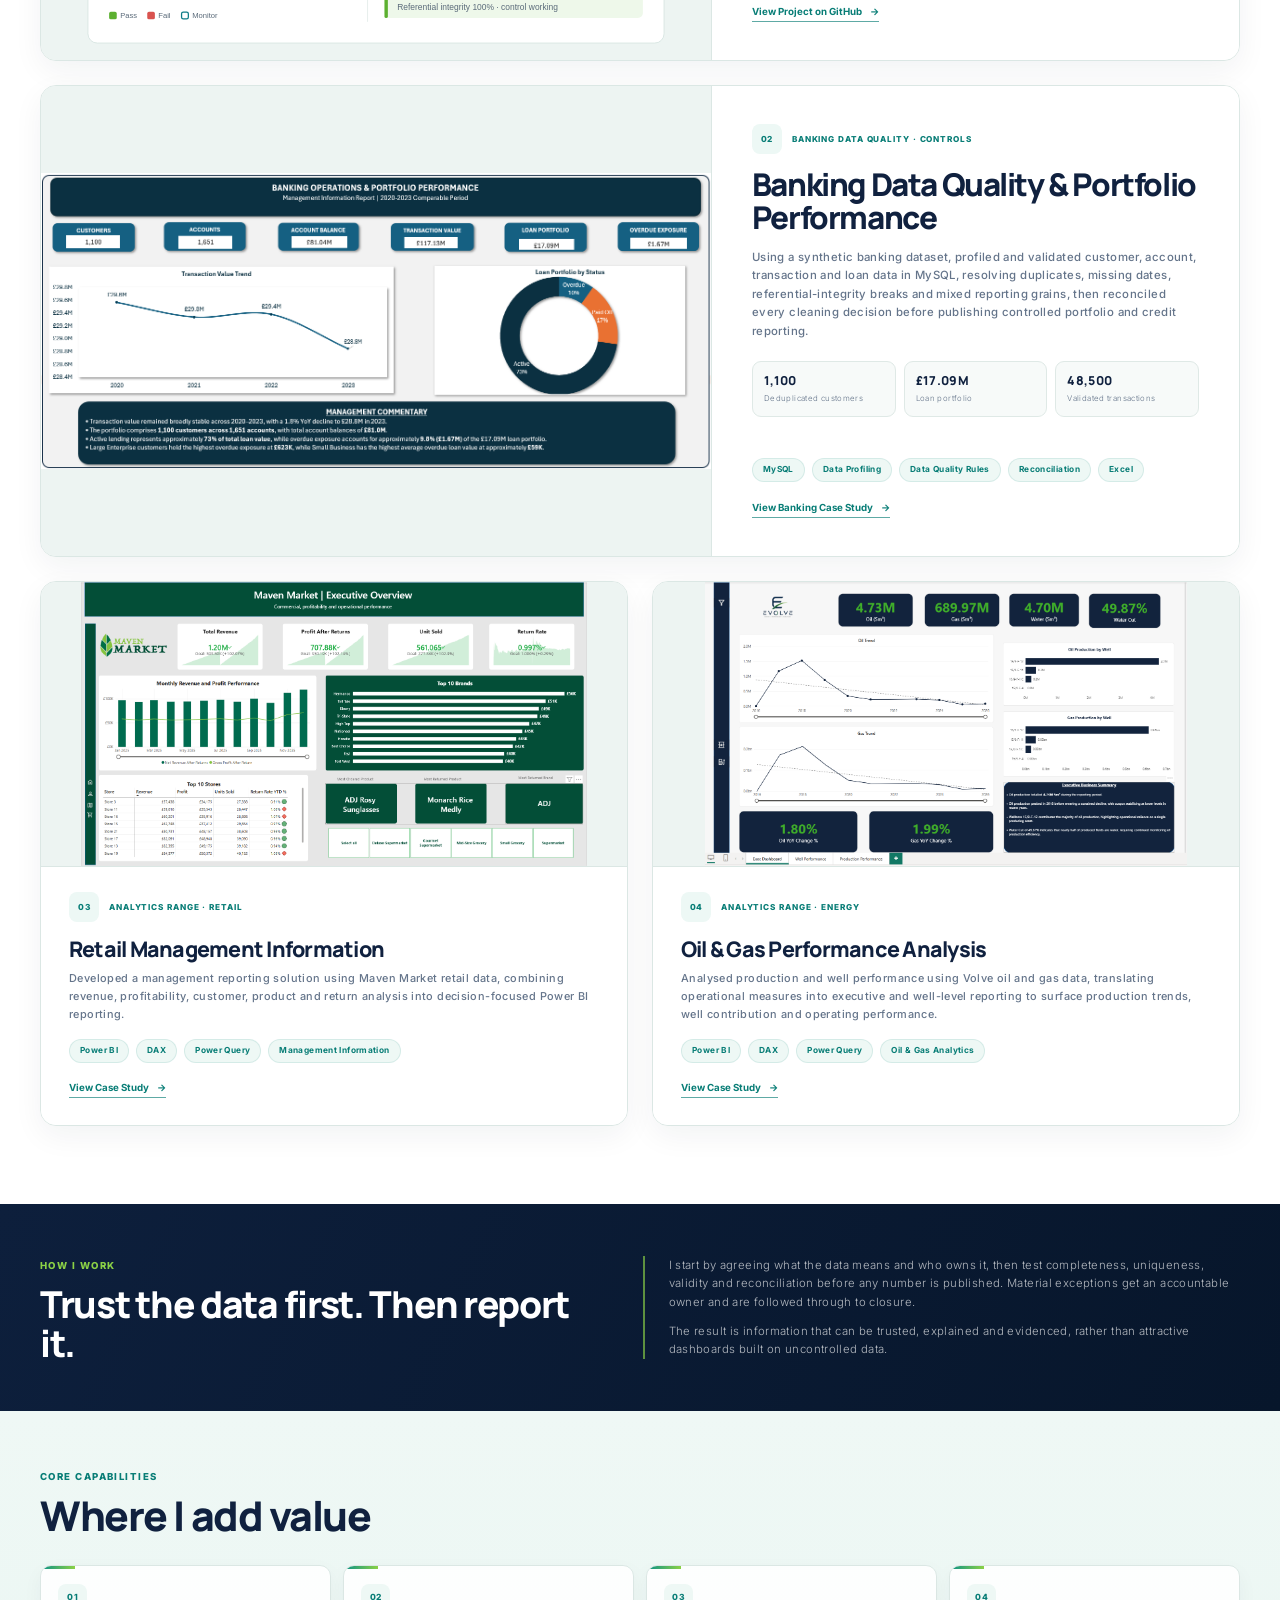
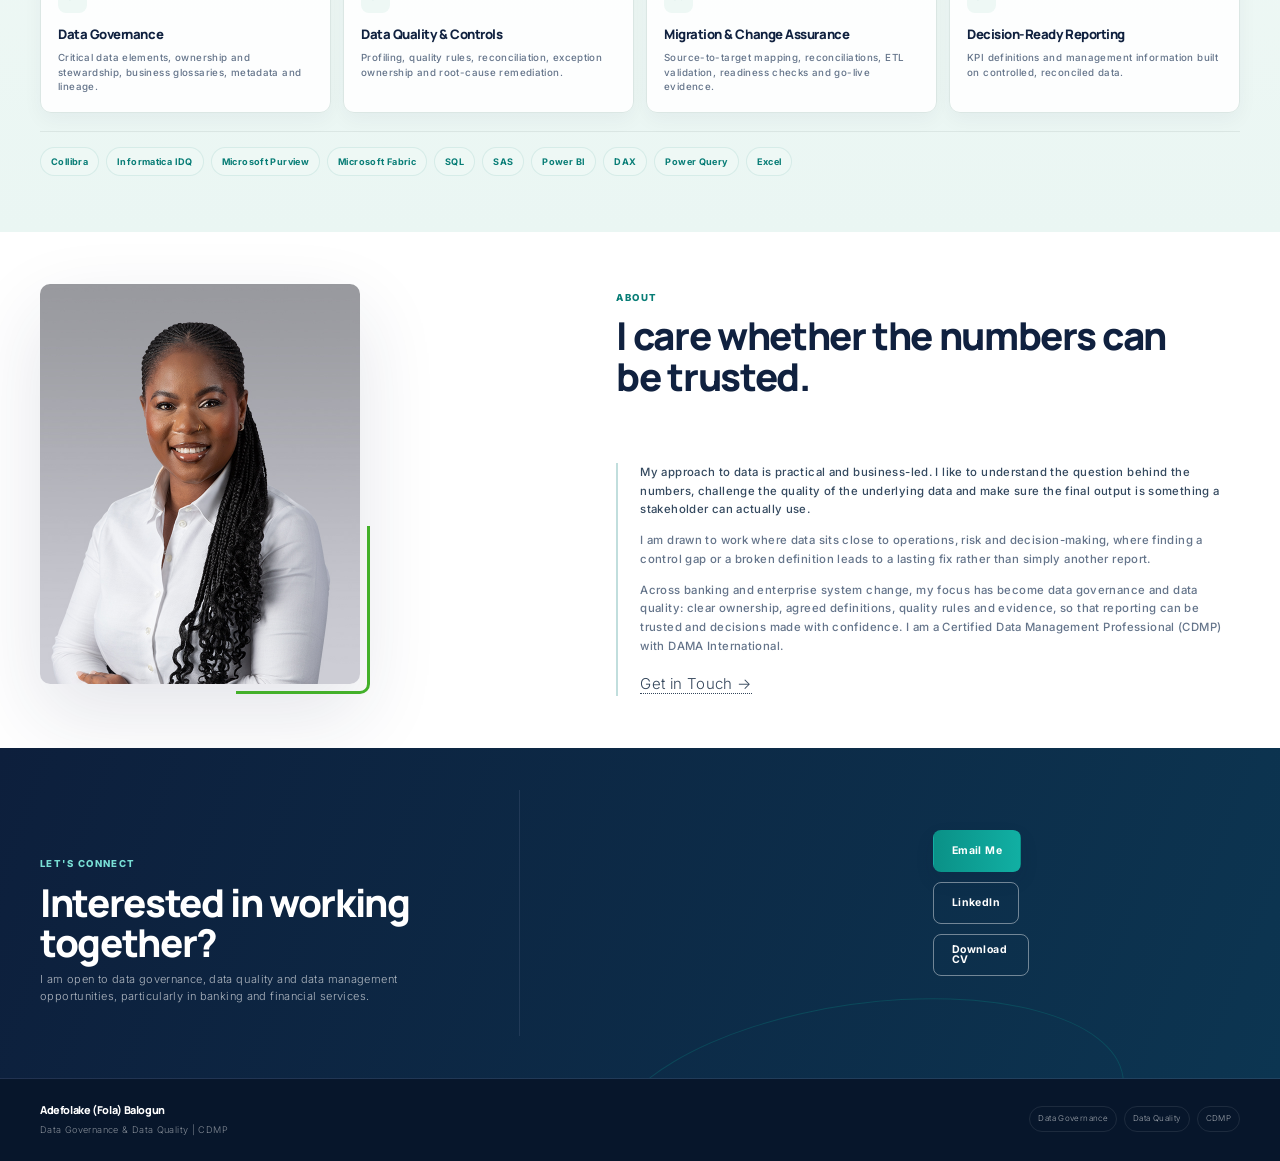
==== commit f1343ec1: "Update index.html" ====
--- a/index.html
+++ b/index.html
@@ -599,7 +599,7 @@
                     <div class="hp-project-tags">
 
                         <span>SQL</span>
-                        <span>Python</span>
+                        <span>Data Quality Rules</span>
                         <span>CDE Register</span>
                         <span>BCBS 239</span>
                         <span>NDPA 2023</span>
